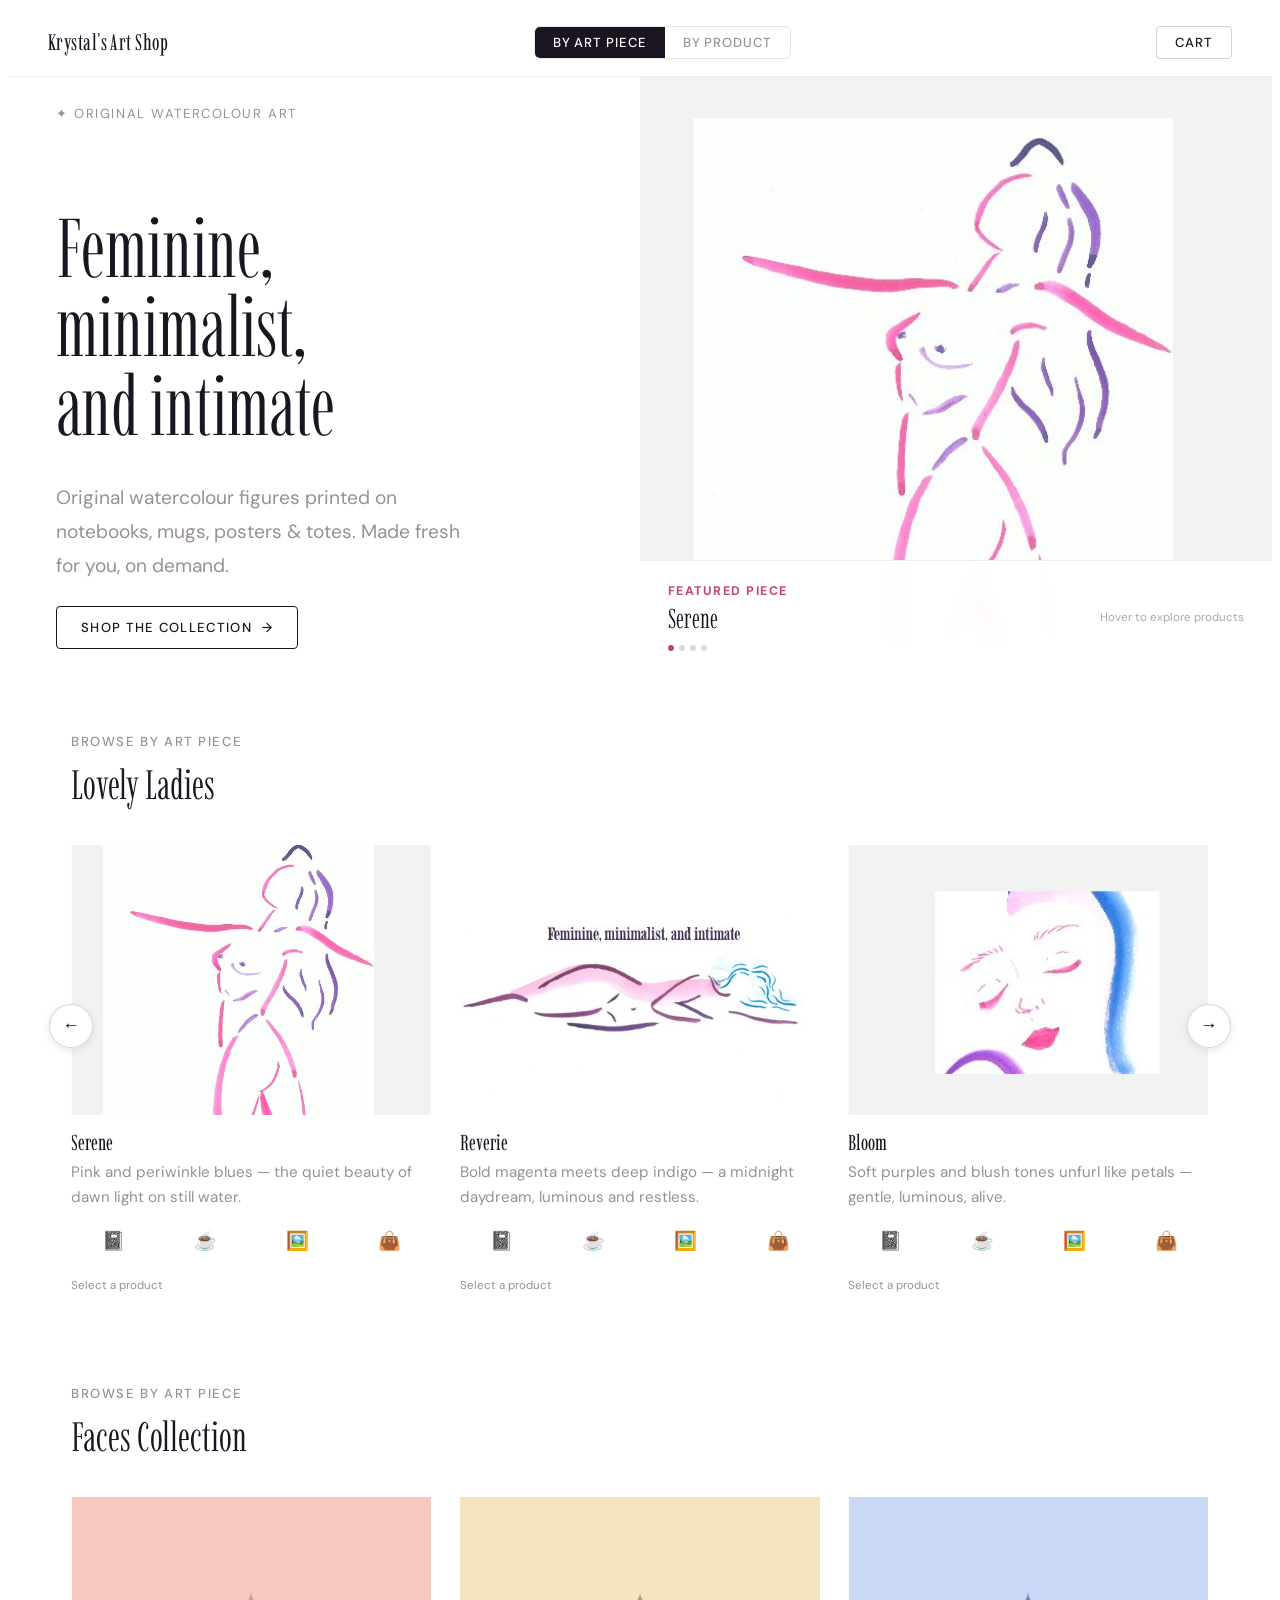
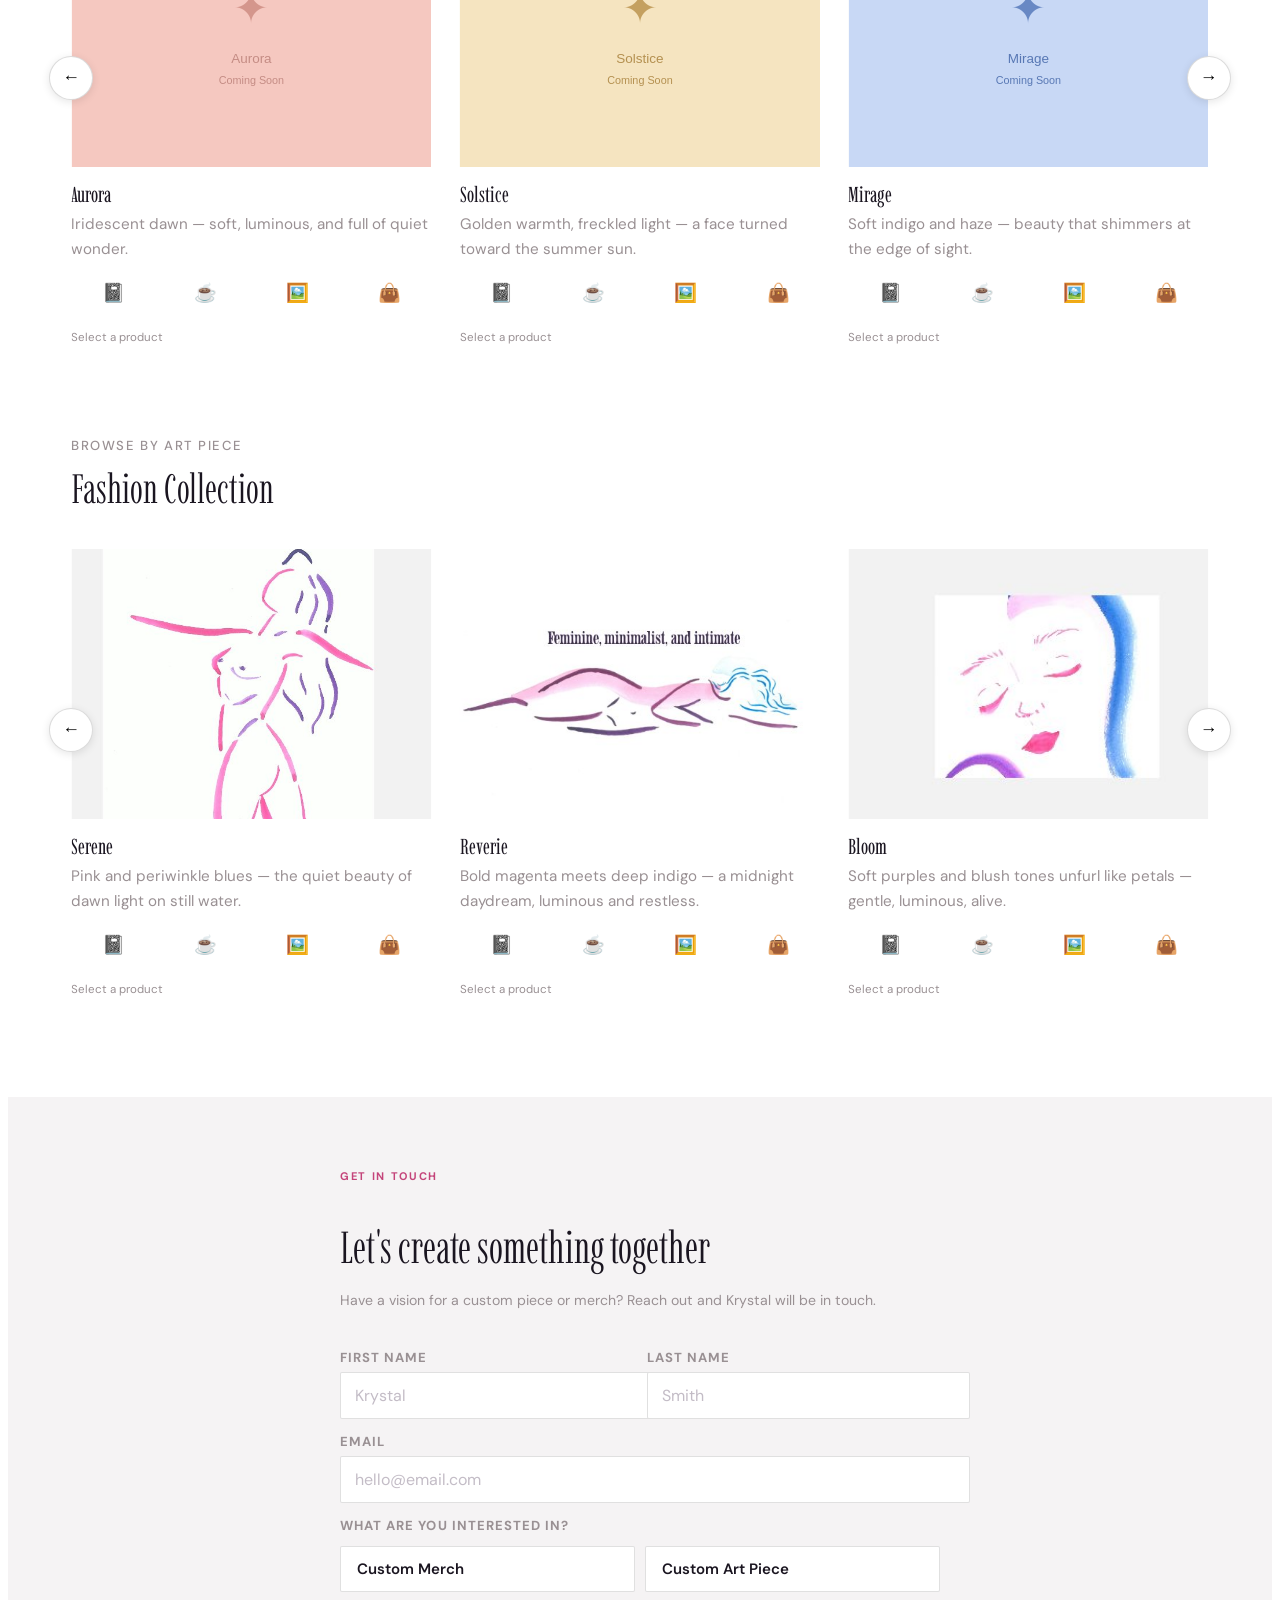
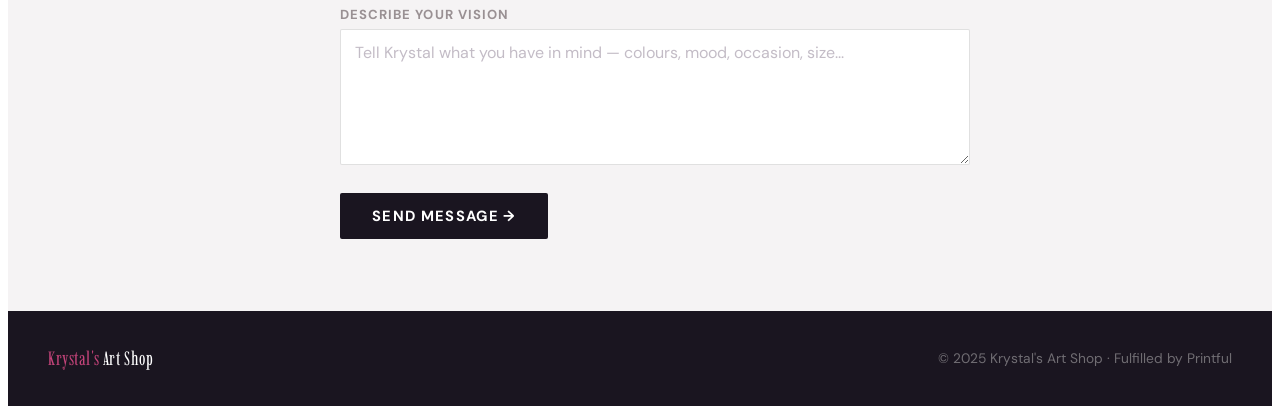
==== index.html @ 323cebfd "Initial commit — Krystal's Art Shop storefront Three infinite GSAP carousels (Lovely Ladies, Faces, " ====
<!DOCTYPE html>
<html lang="en">
<head>
<meta charset="UTF-8">
<meta name="viewport" content="width=device-width,initial-scale=1">
<title>Krystal's Art Shop</title>
<link rel="preconnect" href="https://fonts.googleapis.com">
<link rel="preconnect" href="https://fonts.gstatic.com" crossorigin>
<link href="https://fonts.googleapis.com/css2?family=DM+Sans:wght@300;400;500;600&family=Imbue:opsz,wght@10..100,300;10..100,400;10..100,700&display=swap" rel="stylesheet">
<link rel="stylesheet" href="style.css">
</head>
<body>

<header>
  <div class="logo"><span>Krystal's</span> Art Shop</div>
  <nav class="mode-nav" aria-label="Browse mode">
    <button class="mode-btn active" id="nav-art"  onclick="setMode('art')" >By Art Piece</button>
    <button class="mode-btn"        id="nav-item" onclick="setMode('item')">By Product</button>
  </nav>
  <button class="cart-btn" onclick="openCart()">
    Cart <span class="badge" id="badge"></span>
  </button>
</header>

<!-- ══════════════════════════════════
     HERO — split
     ══════════════════════════════════ -->
<section class="hero">

  <!-- LEFT: copy -->
  <div class="hero-left">
    <div class="hero-tag">&#10022; Original Watercolour Art</div>
    <h1>Feminine,<br>minimalist,<br>and intimate</h1>
    <p>Original watercolour figures printed on notebooks, mugs, posters &amp; totes. Made fresh for you, on demand.</p>
    <button class="hero-cta" onclick="document.getElementById('shop').scrollIntoView({behavior:'smooth'})">
      Shop the Collection <span class="hero-cta-arrow">&#8594;</span>
    </button>
  </div>

  <!-- RIGHT: featured piece with hover-cycling images -->
  <div class="hero-right">
    <div class="featured-card"
         id="featured-card"
         onmouseenter="startCycle()"
         onmouseleave="stopCycle()">

      <!-- image stack -->
      <div class="img-stack" id="img-stack">

        <!-- Layer 0: default — the art itself -->
        <div class="img-layer default-layer active" id="layer-0">
          <img src="[data-uri]" alt="Serene watercolour art">
        </div>

        <!-- Layer 1: Notebook placeholder -->
        <div class="img-layer" id="layer-1">
          <div class="placeholder-slide" style="background:linear-gradient(145deg,#f9eef2,#ece4f4)">
            <div class="placeholder-icon">&#128213;</div>
            <div class="placeholder-name">Serene Notebook</div>
            <div class="placeholder-sub">A5 &middot; Soft-touch cover &middot; $20</div>
          </div>
        </div>

        <!-- Layer 2: Mug placeholder -->
        <div class="img-layer" id="layer-2">
          <div class="placeholder-slide" style="background:linear-gradient(145deg,#eef2f9,#dce8f5)">
            <div class="placeholder-icon">&#9749;</div>
            <div class="placeholder-name">Serene Mug</div>
            <div class="placeholder-sub">11oz ceramic &middot; Dishwasher safe &middot; $20</div>
          </div>
        </div>

        <!-- Layer 3: Poster placeholder -->
        <div class="img-layer" id="layer-3">
          <div class="placeholder-slide" style="background:linear-gradient(145deg,#fdfcfb,#f0eaf6)">
            <div class="placeholder-icon">&#128444;</div>
            <div class="placeholder-name">Serene Poster</div>
            <div class="placeholder-sub">Archival matte &middot; 235gsm &middot; $16</div>
          </div>
        </div>

        <!-- Layer 4: Tote placeholder -->
        <div class="img-layer" id="layer-4">
          <div class="placeholder-slide" style="background:linear-gradient(145deg,#f5f0f9,#ede4f0)">
            <div class="placeholder-icon">&#128722;</div>
            <div class="placeholder-name">Serene Tote</div>
            <div class="placeholder-sub">Natural canvas &middot; 15&quot;&#215;16&quot; &middot; $30</div>
          </div>
        </div>

      </div><!-- /img-stack -->

      <!-- card footer -->
      <div class="featured-footer">
        <div class="featured-meta">
          <div class="featured-label">Featured Piece</div>
          <div class="featured-name" id="featured-name">Serene</div>
          <div class="hint-dots" id="hint-dots">
            <div class="hint-dot active" id="dot-0"></div>
            <div class="hint-dot" id="dot-1"></div>
            <div class="hint-dot" id="dot-2"></div>
            <div class="hint-dot" id="dot-3"></div>
          </div>
        </div>
        <div class="featured-hint">Hover to explore products</div>
      </div>

    </div><!-- /featured-card -->
  </div><!-- /hero-right -->

</section>

<!-- ── SHOP ── -->
<main class="shop" id="shop">
  <div class="view active" id="view-art">
    <div class="view-label">Browse by Art Piece</div>
    <div class="view-title">Lovely Ladies</div>
    <div class="carousel-wrap">
      <button class="carousel-btn carousel-prev" id="carousel-prev" onclick="carouselMove(-1)" aria-label="Previous">&#8592;</button>
      <div class="carousel-viewport" id="carousel-viewport"
           ontouchstart="carouselTouchStart(event)"
           ontouchend="carouselTouchEnd(event)">
        <div class="pieces-grid" id="pieces-grid"></div>
      </div>
      <button class="carousel-btn carousel-next" id="carousel-next" onclick="carouselMove(1)" aria-label="Next">&#8594;</button>
    </div>

    <div style="margin-top:64px">
      <div class="view-label">Browse by Art Piece</div>
      <div class="view-title">Faces Collection</div>
      <div class="carousel-wrap">
        <button class="carousel-btn carousel-prev" id="carousel-prev-3" onclick="carouselMove3(-1)" aria-label="Previous">&#8592;</button>
        <div class="carousel-viewport" id="carousel-viewport-3"
             ontouchstart="carouselTouchStart3(event)"
             ontouchend="carouselTouchEnd3(event)">
          <div class="pieces-grid" id="pieces-grid-3"></div>
        </div>
        <button class="carousel-btn carousel-next" id="carousel-next-3" onclick="carouselMove3(1)" aria-label="Next">&#8594;</button>
      </div>
    </div>

    <div style="margin-top:64px">
      <div class="view-label">Browse by Art Piece</div>
      <div class="view-title">Fashion Collection</div>
      <div class="carousel-wrap">
        <button class="carousel-btn carousel-prev" id="carousel-prev-2" onclick="carouselMove2(-1)" aria-label="Previous">&#8592;</button>
        <div class="carousel-viewport" id="carousel-viewport-2"
             ontouchstart="carouselTouchStart2(event)"
             ontouchend="carouselTouchEnd2(event)">
          <div class="pieces-grid" id="pieces-grid-2"></div>
        </div>
        <button class="carousel-btn carousel-next" id="carousel-next-2" onclick="carouselMove2(1)" aria-label="Next">&#8594;</button>
      </div>
    </div>
  </div>
  <div class="view" id="view-item">
    <div class="view-label">Browse by product</div>
    <div class="view-title">Choose a Product Type</div>
    <div class="item-layout">
      <div class="type-list" id="type-list" role="list"></div>
      <div id="variants-panel"></div>
    </div>
  </div>
</main>

<!-- ── CONTACT ── -->
<section id="contact" style="padding:72px 40px;background:var(--blush)">
  <div style="max-width:600px;margin:0 auto">
    <div style="margin-bottom:36px">
      <div style="font-size:.69rem;font-weight:700;letter-spacing:.15em;text-transform:uppercase;color:var(--pink);margin-bottom:10px">Get in Touch</div>
      <h2 style="font-family:var(--serif);font-weight:300;font-size:clamp(2rem,3.5vw,2.8rem);color:var(--ink);margin-bottom:10px">Let's create something together</h2>
      <p style="font-size:.88rem;color:var(--muted);line-height:1.75">Have a vision for a custom piece or merch? Reach out and Krystal will be in touch.</p>
    </div>

    <form id="contact-form" onsubmit="submitContact(event)" novalidate>
      <div style="display:grid;grid-template-columns:1fr 1fr;gap:14px;margin-bottom:14px">
        <div class="cf-group">
          <label class="cf-label" for="cf-first">First Name</label>
          <input class="cf-input" id="cf-first" type="text" placeholder="Krystal" required>
        </div>
        <div class="cf-group">
          <label class="cf-label" for="cf-last">Last Name</label>
          <input class="cf-input" id="cf-last" type="text" placeholder="Smith" required>
        </div>
      </div>

      <div class="cf-group" style="margin-bottom:14px">
        <label class="cf-label" for="cf-email">Email</label>
        <input class="cf-input" id="cf-email" type="email" placeholder="hello@email.com" required>
      </div>

      <div class="cf-group" style="margin-bottom:14px">
        <label class="cf-label">What are you interested in?</label>
        <div style="display:flex;gap:10px;margin-top:6px">
          <label class="cf-selector" id="sel-merch">
            <input type="radio" name="interest" value="Custom Merch" style="display:none" onchange="setInterest('sel-merch')">
            <span class="cf-sel-text">Custom Merch</span>
          </label>
          <label class="cf-selector" id="sel-art">
            <input type="radio" name="interest" value="Custom Art Piece" style="display:none" onchange="setInterest('sel-art')">
            <span class="cf-sel-text">Custom Art Piece</span>
          </label>
        </div>
      </div>

      <div class="cf-group" style="margin-bottom:28px">
        <label class="cf-label" for="cf-vision">Describe your vision</label>
        <textarea class="cf-input cf-textarea" id="cf-vision" placeholder="Tell Krystal what you have in mind — colours, mood, occasion, size..." rows="4" required></textarea>
      </div>

      <button type="submit" class="cf-submit">Send Message &#8594;</button>
    </form>

    <div id="cf-success" style="display:none;text-align:center;padding:40px 0">
      <div style="font-size:2.4rem;margin-bottom:16px">&#10022;</div>
      <h3 style="font-family:var(--serif);font-size:1.9rem;font-weight:400;color:var(--ink);margin-bottom:10px">Message sent!</h3>
      <p style="font-size:.88rem;color:var(--muted);line-height:1.75">Thank you for reaching out. Krystal will get back to you soon.</p>
    </div>
  </div>
</section>

<footer>
  <div class="f-logo"><span>Krystal's</span> Art Shop</div>
  <div class="f-copy">&copy; 2025 Krystal's Art Shop &middot; Fulfilled by Printful</div>
</footer>

<div class="overlay" id="overlay" onclick="closeCart()"></div>
<div id="drawer" role="dialog" aria-modal="true" aria-label="Shopping cart">
  <div class="d-head">
    <span class="d-title">Your Cart</span>
    <button class="d-close" onclick="closeCart()" aria-label="Close cart">&#10005;</button>
  </div>
  <div class="d-body" id="d-body"></div>
  <div class="d-foot" id="d-foot" style="display:none"></div>
</div>

<div id="toast" role="status" aria-live="polite"></div>
<script src="https://cdnjs.cloudflare.com/ajax/libs/gsap/3.12.5/gsap.min.js"></script>
<script src="main.js"></script>
</body>
</html>
---- style.css ----
<style>
*,*::before,*::after{box-sizing:border-box;margin:0;padding:0}
:root{
  --offwhite:#ffffff;--blush:#f5f3f4;--pink:#c4447a;--deep-pink:#a33366;
  --purple:#8b6bb1;--ink:#1a1520;--muted:#999093;
  --serif:"Imbue",Georgia,serif;--sans:"DM Sans",sans-serif;
  --radius:2px;--shadow:0 1px 4px rgba(0,0,0,.06);
}
body{font-family:var(--sans);background:var(--offwhite);color:var(--ink)}

/* ── HEADER ── */
header{
  position:sticky;top:0;z-index:100;
  background:rgba(255,255,255,.96);backdrop-filter:blur(14px);
  border-bottom:1px solid rgba(0,0,0,.07);
  padding:0 40px;height:68px;
  display:flex;align-items:center;justify-content:space-between;gap:20px;
}
.logo{font-family:var(--serif);font-style:normal;font-size:1.4rem;font-weight:400;letter-spacing:0.02em;white-space:nowrap;color:var(--ink);text-decoration:none}
.logo span{color:inherit;font-style:normal}
.mode-nav{display:flex;gap:0;border:1px solid rgba(0,0,0,.1);border-radius:6px;overflow:hidden}
.mode-btn{
  border:none;background:none;
  padding:7px 18px;font-family:var(--sans);
  font-size:.82rem;font-weight:500;letter-spacing:.07em;text-transform:uppercase;
  color:var(--muted);cursor:pointer;transition:background .2s,color .2s;white-space:nowrap;
}
.mode-btn.active{background:var(--ink);color:#fff}
.cart-btn{
  position:relative;border:1px solid rgba(0,0,0,.18);border-radius:4px;
  background:none;padding:7px 18px;font-family:var(--sans);
  font-size:.82rem;font-weight:500;letter-spacing:.07em;text-transform:uppercase;
  cursor:pointer;transition:background .2s,color .2s;white-space:nowrap;color:var(--ink);
}
.cart-btn:hover{background:var(--ink);color:#fff;border-color:var(--ink)}
.badge{
  position:absolute;top:-7px;right:-7px;width:19px;height:19px;border-radius:50%;
  background:var(--pink);color:#fff;font-size:.6rem;font-weight:700;
  display:none;align-items:center;justify-content:center;border:2px solid var(--offwhite);
}

/* ══════════════════════════════════
   HERO — split layout
   ══════════════════════════════════ */
.hero{
  display:grid;
  grid-template-columns:1fr 1fr;
  min-height:clamp(320px,46vh,520px);
}

/* left half */
.hero-left{
  display:flex;flex-direction:column;justify-content:center;
  padding:28px 48px 28px 48px;
  background:var(--offwhite);
}
.hero-tag{
  display:inline-block;background:none;color:var(--muted);
  padding:0;font-size:.82rem;font-weight:400;
  letter-spacing:.12em;text-transform:uppercase;margin-bottom:18px;width:fit-content;
}
.hero-left h1{
  font-family:var(--serif);font-weight:300;
  font-size:clamp(3.6rem,6.5vw,7rem);line-height:0.95;margin-bottom:16px;letter-spacing:0;
}
.hero-left p{
  font-size:1.2rem;color:var(--muted);max-width:420px;line-height:1.75;letter-spacing:0;margin-bottom:24px;
}
.hero-cta{
  display:inline-flex;align-items:center;gap:10px;
  background:none;color:var(--ink);
  border:1px solid var(--ink);border-radius:4px;padding:12px 24px;
  font-family:var(--sans);font-size:.82rem;font-weight:500;
  letter-spacing:.1em;text-transform:uppercase;cursor:pointer;
  transition:background .2s,color .2s;width:fit-content;
}
.hero-cta:hover{background:var(--ink);color:#fff}
.hero-cta-arrow{transition:transform .22s}
.hero-cta:hover .hero-cta-arrow{transform:translateX(4px)}

/* right half — featured piece */
.hero-right{
  position:relative;overflow:hidden;
  background:#f0ecee;
  display:flex;align-items:stretch;
}

/* the card sits centered inside the right half */
.featured-card{
  position:relative;width:100%;height:100%;
  cursor:pointer;
}

/* image stack — all layers sit on top of each other */
.img-stack{
  position:absolute;inset:0;overflow:hidden;
}
.img-layer{
  position:absolute;inset:0;
  opacity:0;transition:opacity .55s ease;
}
.img-layer.active{opacity:1}
.img-layer img{
  width:100%;height:100%;object-fit:cover;
  display:block;
}
/* default layer (art image) always visible unless hover overrides */
.img-layer.default-layer{opacity:1}
.img-stack.hovering .img-layer.default-layer{opacity:0}

/* product placeholder slides */
.placeholder-slide{
  width:100%;height:100%;
  display:flex;flex-direction:column;align-items:center;justify-content:center;
  gap:14px;
}
.placeholder-icon{font-size:3.8rem;opacity:.55}
.placeholder-name{
  font-family:var(--serif);font-size:1.6rem;font-weight:400;color:var(--ink);opacity:.8;
}
.placeholder-sub{
  font-size:.74rem;font-weight:700;letter-spacing:.12em;text-transform:uppercase;
  color:var(--muted);
}

/* card footer strip — floats over the image */
.featured-footer{
  position:absolute;bottom:0;left:0;right:0;
  padding:22px 28px 26px;
  background:rgba(255,255,255,.96);backdrop-filter:blur(8px);
  border-top:1px solid rgba(0,0,0,.07);
  display:flex;align-items:center;justify-content:space-between;
}
.featured-meta{}
.featured-label{
  font-size:.78rem;font-weight:700;letter-spacing:.12em;text-transform:uppercase;
  color:var(--pink);margin-bottom:3px;
}
.featured-name{
  font-family:var(--serif);font-size:1.7rem;font-weight:300;color:var(--ink);letter-spacing:0;
}
.featured-hint{
  font-size:.72rem;color:var(--muted);
  display:flex;align-items:center;gap:6px;opacity:.8;
}
.hint-dots{display:flex;gap:5px;margin-top:10px}
.hint-dot{
  width:6px;height:6px;border-radius:50%;
  background:rgba(0,0,0,.15);transition:background .3s;
}
.hint-dot.active{background:var(--pink)}

/* ── SHOP ── */
.shop{padding:56px 5% 72px;max-width:1600px;margin:0 auto}
.view{opacity:0;transform:translateY(10px);transition:opacity .32s ease,transform .32s ease;pointer-events:none;display:none}
.view.active{display:block}
.view.visible{opacity:1;transform:translateY(0);pointer-events:auto}

/* ── CAROUSEL ── */
.carousel-wrap{position:relative;margin:0 -8px}
.carousel-viewport{overflow:hidden;padding:0 8px}
.carousel-btn{
  position:absolute;top:38%;transform:translateY(-50%);
  z-index:10;background:#fff;border:1px solid rgba(0,0,0,.14);border-radius:50%;
  width:44px;height:44px;display:flex;align-items:center;justify-content:center;
  font-size:1.1rem;cursor:pointer;
  box-shadow:0 2px 8px rgba(0,0,0,.1);
  transition:background .2s,color .2s,opacity .2s;
}
.carousel-btn:hover{background:var(--ink);color:#fff}
.carousel-btn:disabled{opacity:0;pointer-events:none}
.carousel-prev{left:-14px}
.carousel-next{right:-14px}
.carousel-viewport .pieces-grid{
  display:flex;flex-wrap:nowrap;gap:28px;
  will-change:transform;
  align-items:stretch;
}
.carousel-viewport .piece-card{
  flex:0 0 calc((100% - 56px) / 3);min-width:0;
}

/* by-art (non-carousel grids) */
.pieces-grid{display:grid;grid-template-columns:repeat(3,1fr);gap:28px;align-items:stretch}
.piece-card{background:var(--offwhite);border-radius:0;overflow:hidden;display:flex;flex-direction:column;height:100%}
.piece-img{width:100%;aspect-ratio:4/3;object-fit:cover;display:block;border:none;margin:0;padding:0}
.piece-body{padding:14px 0 18px;flex:1;display:flex;flex-direction:column}
.piece-name{font-family:var(--serif);font-size:1.35rem;font-weight:400;letter-spacing:0;margin-bottom:5px}
.piece-desc{font-size:.95rem;color:var(--muted);line-height:1.65;letter-spacing:0;margin-bottom:14px;flex:1;font-family:var(--sans)}

/* icon carousel */
.prod-carousel{display:flex;gap:8px;margin-bottom:12px}
.prod-icon-btn{
  display:flex;flex-direction:column;align-items:center;gap:3px;
  background:none;border:none;
  border-radius:10px;padding:7px 10px;cursor:pointer;
  transition:background .2s;flex:1;
}
.prod-icon-btn:hover{background:var(--blush)}
.prod-icon-btn.selected{background:var(--blush)}
.prod-emoji{font-size:1.15rem;line-height:1}
.prod-icon-label{display:none}

/* add to cart row */
.card-action{display:flex;align-items:center;justify-content:space-between;min-height:34px}
.card-price{font-size:.9rem;font-weight:700;color:var(--pink)}
.card-price-empty{font-size:.72rem;color:var(--muted);letter-spacing:0}
.card-add-btn{
  background:var(--ink);color:var(--offwhite);border:none;
  border-radius:2px;padding:8px 16px;
  font-family:var(--sans);font-size:.8rem;font-weight:700;
  letter-spacing:.07em;text-transform:uppercase;
  cursor:pointer;transition:background .2s;
}
.card-add-btn:hover{background:var(--deep-pink)}

/* by-item */
.item-layout{display:grid;grid-template-columns:200px 1fr;gap:40px;align-items:start}
.type-list{position:sticky;top:88px}
.type-btn{display:flex;align-items:center;gap:12px;width:100%;background:none;border:none;border-left:3px solid transparent;padding:12px 14px;border-radius:0 10px 10px 0;cursor:pointer;transition:background .2s,border-color .2s;margin-bottom:4px;font-family:var(--sans);text-align:left}
.type-btn:hover{background:rgba(232,105,154,.07)}
.type-btn.active{background:var(--blush);border-left-color:var(--pink)}
.type-icon{font-size:1.3rem;width:32px;text-align:center;flex-shrink:0}
.type-name{font-size:.96rem;font-weight:700;color:var(--ink);display:block}
.type-sub{font-size:.8rem;color:var(--muted)}
.variants-header{margin-bottom:26px}
.variants-title{font-family:var(--serif);font-size:2.4rem;font-weight:300;color:var(--ink);letter-spacing:0;margin-bottom:6px}
.variants-sub{font-size:.96rem;color:var(--muted);line-height:1.6}
.variants-grid{display:grid;grid-template-columns:repeat(3,1fr);gap:22px}
.variant-card{background:#fff;border-radius:var(--radius);overflow:hidden;box-shadow:var(--shadow);transition:transform .25s,box-shadow .25s}
.variant-card:hover{box-shadow:0 2px 12px rgba(0,0,0,.1)}
.variant-img{width:100%;aspect-ratio:1/1;object-fit:cover;background:var(--blush)}
.variant-body{padding:14px 16px 16px}
.variant-piece{font-family:var(--serif);font-size:1.2rem;font-weight:400;letter-spacing:0;margin-bottom:4px}
.variant-price{font-size:1rem;font-weight:700;color:var(--pink);margin-bottom:6px}
.variant-add{width:100%;border:none;border-radius:2px;padding:9px 0;background:var(--ink);color:var(--offwhite);font-family:var(--sans);font-size:.82rem;font-weight:700;letter-spacing:.07em;text-transform:uppercase;cursor:pointer;transition:background .2s}
.variant-add:hover:not(:disabled){background:var(--deep-pink)}
.variant-add:disabled{background:var(--muted);cursor:not-allowed}
.view-label{font-size:.82rem;font-weight:500;letter-spacing:.12em;text-transform:uppercase;color:var(--muted);margin-bottom:10px}
.view-title{font-family:var(--serif);font-weight:300;font-size:clamp(2rem,3.2vw,3rem);color:var(--ink);letter-spacing:0;margin-bottom:36px}

/* ── CART ── */
.overlay{position:fixed;inset:0;background:rgba(45,37,53,.42);z-index:200;opacity:0;visibility:hidden;transition:opacity .3s,visibility .3s}
.overlay.on{opacity:1;visibility:visible}
#drawer{position:fixed;top:0;right:0;width:400px;max-width:100vw;height:100vh;background:var(--offwhite);z-index:300;transform:translateX(100%);transition:transform .34s cubic-bezier(.4,0,.2,1);display:flex;flex-direction:column}
#drawer.on{transform:translateX(0)}
.d-head{padding:24px 24px 18px;border-bottom:1px solid rgba(0,0,0,.07);display:flex;align-items:center;justify-content:space-between}
.d-title{font-family:var(--serif);font-size:1.8rem;font-weight:300;letter-spacing:0}
.d-close{background:none;border:none;font-size:1.4rem;cursor:pointer;color:var(--muted);line-height:1;padding:4px 8px}
.d-body{flex:1;overflow-y:auto;padding:16px 24px}
.d-foot{padding:16px 24px 28px;border-top:1px solid rgba(0,0,0,.07)}
.ci{display:flex;gap:14px;padding:14px 0;border-bottom:1px solid rgba(0,0,0,.06)}
.ci:last-child{border:none}
.ci-img{width:64px;height:64px;border-radius:10px;object-fit:cover;background:var(--blush);flex-shrink:0}
.ci-info{flex:1}
.ci-name{font-family:var(--serif);font-size:1.1rem;font-weight:400;letter-spacing:0}
.ci-type{font-size:.82rem;font-weight:500;text-transform:uppercase;letter-spacing:.08em;color:var(--muted);margin-bottom:7px}
.ci-row{display:flex;align-items:center;justify-content:space-between}
.qty{display:flex;align-items:center;gap:8px}
.qbtn{width:26px;height:26px;border-radius:50%;border:1px solid rgba(0,0,0,.15);background:none;cursor:pointer;font-size:.9rem;transition:all .18s}
.qbtn:hover{border-color:var(--pink);background:var(--blush)}
.qnum{font-weight:700;font-size:.88rem;min-width:16px;text-align:center}
.ci-price{font-weight:700;color:var(--pink);font-size:1rem}
.ci-rm{background:none;border:none;font-size:.65rem;font-weight:700;text-transform:uppercase;letter-spacing:.06em;color:var(--muted);cursor:pointer;margin-top:4px;padding:0}
.ci-rm:hover{color:var(--deep-pink)}
.empty{text-align:center;padding:56px 20px;color:var(--muted);font-family:var(--serif);font-size:1.05rem;line-height:1.75;opacity:.75}
.subtotal{display:flex;justify-content:space-between;align-items:center;margin-bottom:14px}
.sub-lbl{font-size:.86rem;font-weight:500;text-transform:uppercase;letter-spacing:.08em;color:var(--muted)}
.sub-amt{font-family:var(--serif);font-size:1.6rem;font-weight:300;letter-spacing:0}
.go-btn{width:100%;background:var(--ink);color:var(--offwhite);border:none;border-radius:2px;padding:15px;font-family:var(--sans);font-size:.92rem;font-weight:700;letter-spacing:.08em;text-transform:uppercase;cursor:pointer;transition:background .2s}
.go-btn:hover{background:var(--deep-pink)}
.success{text-align:center;padding:36px 16px;display:none}
.success h2{font-family:var(--serif);font-size:1.9rem;font-weight:400;margin-bottom:10px}
.success p{font-size:.86rem;color:var(--muted);line-height:1.72;margin-bottom:22px}

/* ── CONTACT FORM ── */
.cf-group{display:flex;flex-direction:column}
.cf-label{font-size:.82rem;font-weight:700;letter-spacing:.08em;text-transform:uppercase;color:var(--muted);margin-bottom:6px}
.cf-input{
  background:#fff;border:1px solid rgba(0,0,0,.12);border-radius:2px;
  padding:12px 14px;font-family:var(--sans);font-size:1rem;color:var(--ink);
  outline:none;transition:border-color .2s;width:100%;
}
.cf-input:focus{border-color:var(--pink)}
.cf-input::placeholder{color:rgba(155,143,160,.6)}
.cf-textarea{resize:vertical;min-height:110px}
.cf-selector{
  flex:1;display:flex;align-items:center;gap:10px;
  background:#fff;border:1px solid rgba(0,0,0,.12);border-radius:2px;
  padding:12px 16px;cursor:pointer;transition:border-color .2s,background .2s;
}
.cf-selector:hover{border-color:var(--pink);background:var(--blush)}
.cf-selector.selected{border-color:var(--pink);background:var(--blush)}
.cf-sel-icon{font-size:1.2rem}
.cf-sel-text{font-size:.94rem;font-weight:600;color:var(--ink)}
.cf-submit{
  background:var(--ink);color:var(--offwhite);border:none;border-radius:2px;
  padding:13px 32px;font-family:var(--sans);font-size:.92rem;font-weight:700;
  letter-spacing:.09em;text-transform:uppercase;cursor:pointer;transition:background .2s;
}
.cf-submit:hover{background:var(--deep-pink)}
@media(max-width:820px){
  #contact{padding:52px 20px}
  #contact form > div:first-child{grid-template-columns:1fr}
  .cf-selector{padding:10px 12px}
}
footer{background:var(--ink);color:var(--offwhite);padding:36px 40px;display:flex;justify-content:space-between;align-items:center;flex-wrap:wrap;gap:14px}
.f-logo{font-family:var(--serif);font-style:normal;font-size:1.2rem;font-weight:400;letter-spacing:.03em}
.f-logo span{color:var(--pink);font-style:normal}
.f-copy{font-size:.86rem;color:rgba(253,252,251,.38)}

/* ── TOAST ── */
#toast{position:fixed;bottom:24px;left:50%;transform:translateX(-50%) translateY(12px);background:var(--ink);color:var(--offwhite);padding:10px 22px;border-radius:50px;font-size:.78rem;font-weight:600;z-index:400;opacity:0;transition:opacity .25s,transform .25s;pointer-events:none;white-space:nowrap}
#toast.on{opacity:1;transform:translateX(-50%) translateY(0)}

/* ── ANIMATIONS ── */
@keyframes fadeSlideIn{
  from{opacity:0;transform:translateY(18px);}
  to{opacity:1;transform:translateY(0);}
}
.hero-left .eyebrow{animation:fadeSlideIn .5s ease-out both;}
.hero-left h1{animation:fadeSlideIn .6s .1s ease-out both;}
.hero-left p{animation:fadeSlideIn .6s .22s ease-out both;}
.hero-cta{animation:fadeSlideIn .5s .38s ease-out both;}

/* ── RESPONSIVE ── */
@media(max-width:900px){
  .hero{grid-template-columns:1fr 1fr}
  .hero-left{padding:28px 20px 28px 20px}
  .hero-left h1{font-size:clamp(4rem,6vw,5.5rem)}
  .hero-left p{font-size:.78rem;margin-bottom:16px}
  .hero-cta{font-size:.68rem;padding:10px 18px}
  .img-stack{min-height:160px}
  .featured-footer{padding:12px 14px 14px}
  .featured-name{font-size:1.1rem}
  .featured-label{font-size:.58rem}
  .featured-hint{display:none}
  .hint-dots{margin-top:6px}
}
@media(max-width:820px){
  .carousel-viewport .piece-card{flex:0 0 calc((100% - 28px) / 2)}
  header{padding:0 16px;gap:10px}
  .mode-btn{padding:7px 12px;font-size:.68rem}
  .shop{padding:40px 20px 56px}
  .pieces-grid{grid-template-columns:1fr 1fr;gap:16px}
  .item-layout{grid-template-columns:1fr;gap:24px}
  .type-list{position:static;display:flex;flex-wrap:wrap;gap:8px}
  .type-btn{width:auto;border-left:none;border-radius:2px;border:1px solid rgba(0,0,0,.12);padding:8px 14px}
  .type-btn.active{background:var(--blush);border-color:var(--pink);border-left-color:var(--pink)}
  .variants-grid{grid-template-columns:1fr 1fr;gap:16px}
  footer{padding:28px 20px;flex-direction:column;text-align:center}
}
@media(max-width:480px){
  .carousel-viewport .piece-card{flex:0 0 100%}
  .carousel-prev{left:-6px}
  .carousel-next{right:-6px}
  .hero{grid-template-columns:1fr}
  .hero-right{min-height:220px}
  .hero-left h1{font-size:5.5rem}
  .variants-grid{grid-template-columns:1fr}
}

/* ── COLLECTION PAGES ── */
.view-all-btn{
  display:inline-flex;align-items:center;gap:10px;
  border:1px solid var(--ink);border-radius:4px;padding:12px 28px;
  font-family:var(--sans);font-size:.82rem;font-weight:500;
  letter-spacing:.08em;text-transform:uppercase;
  color:var(--ink);text-decoration:none;
  transition:background .2s,color .2s;
}
.view-all-btn:hover{background:var(--ink);color:#fff}
.collection-cta-btn{
  display:inline-flex;align-items:center;gap:8px;margin-top:12px;
  padding:10px 20px;border:1px solid var(--ink);border-radius:4px;
  font-family:var(--sans);font-size:.82rem;font-weight:500;
  letter-spacing:.06em;text-transform:uppercase;
  color:var(--ink);text-decoration:none;
  transition:background .2s,color .2s;
}
.collection-cta-btn:hover{background:var(--ink);color:#fff}
.coll-breadcrumb a{color:var(--muted);text-decoration:none}
.coll-breadcrumb a:hover{color:var(--ink)}
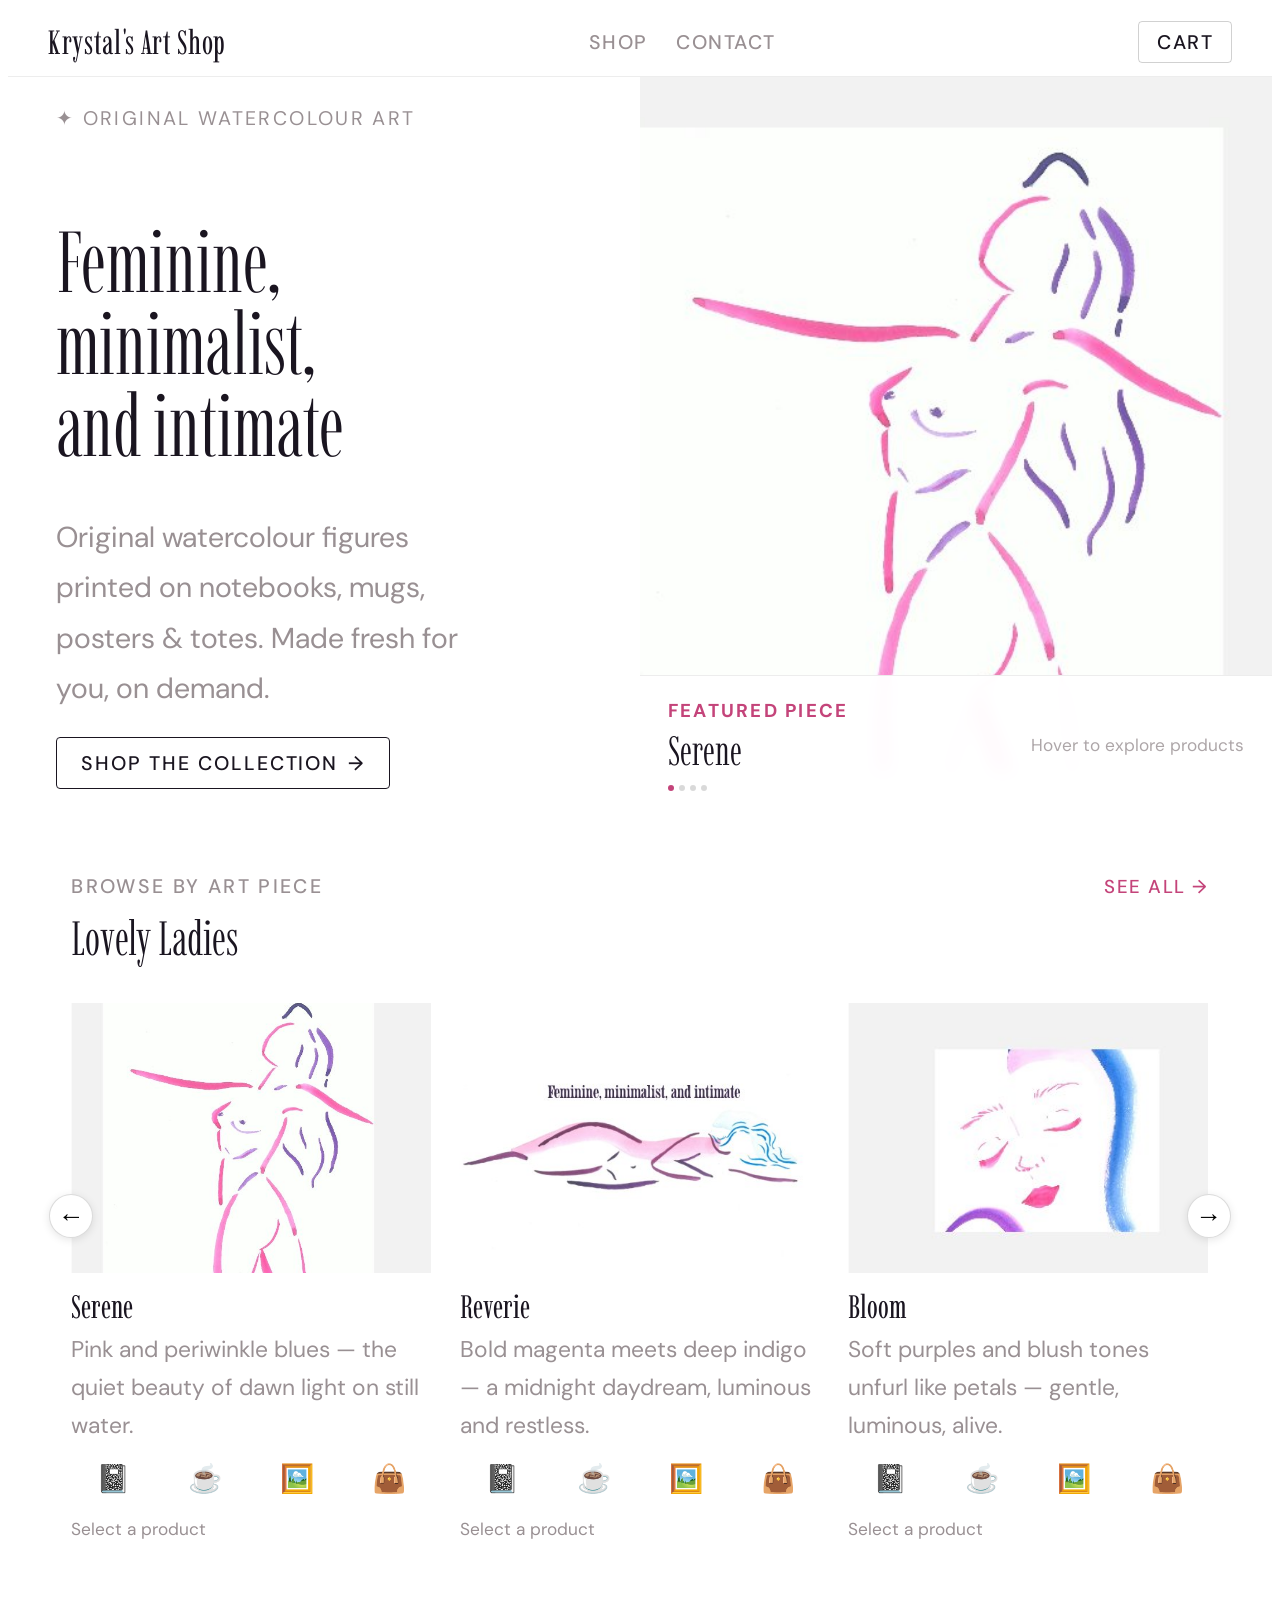
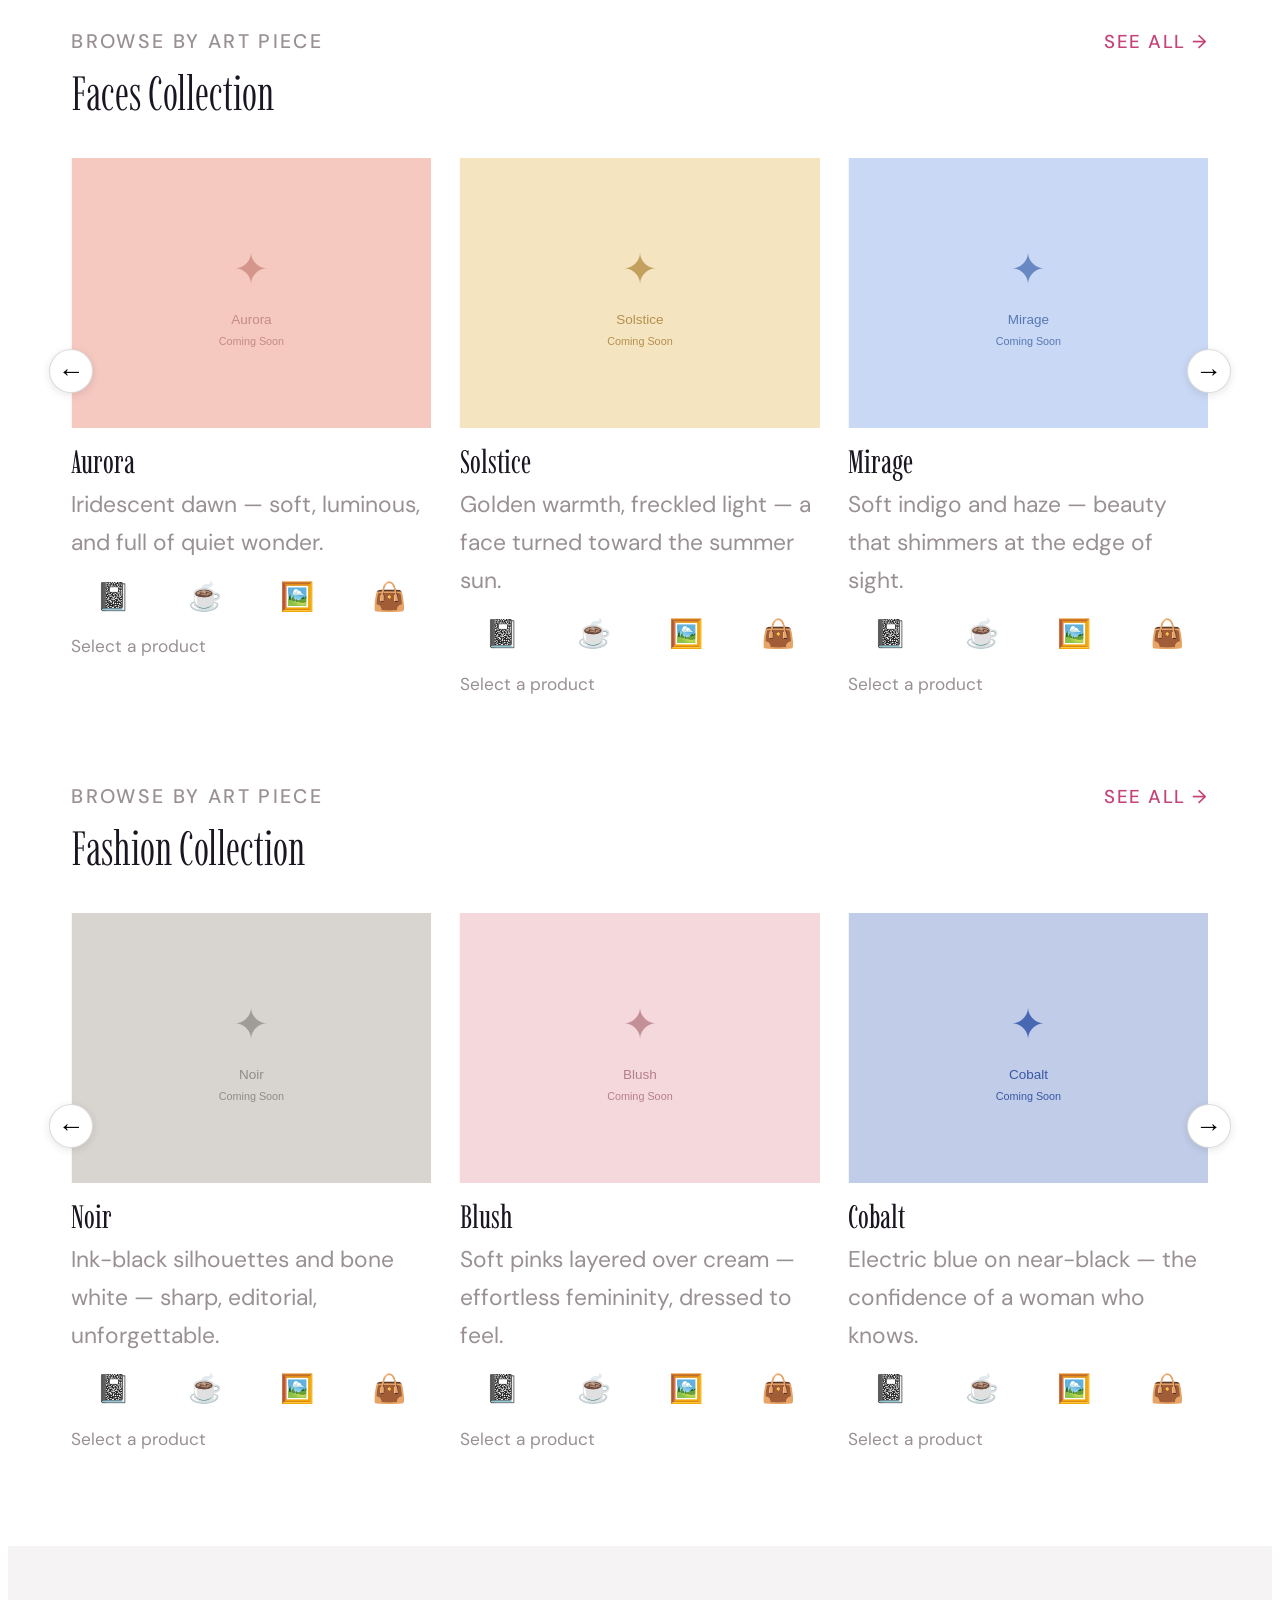
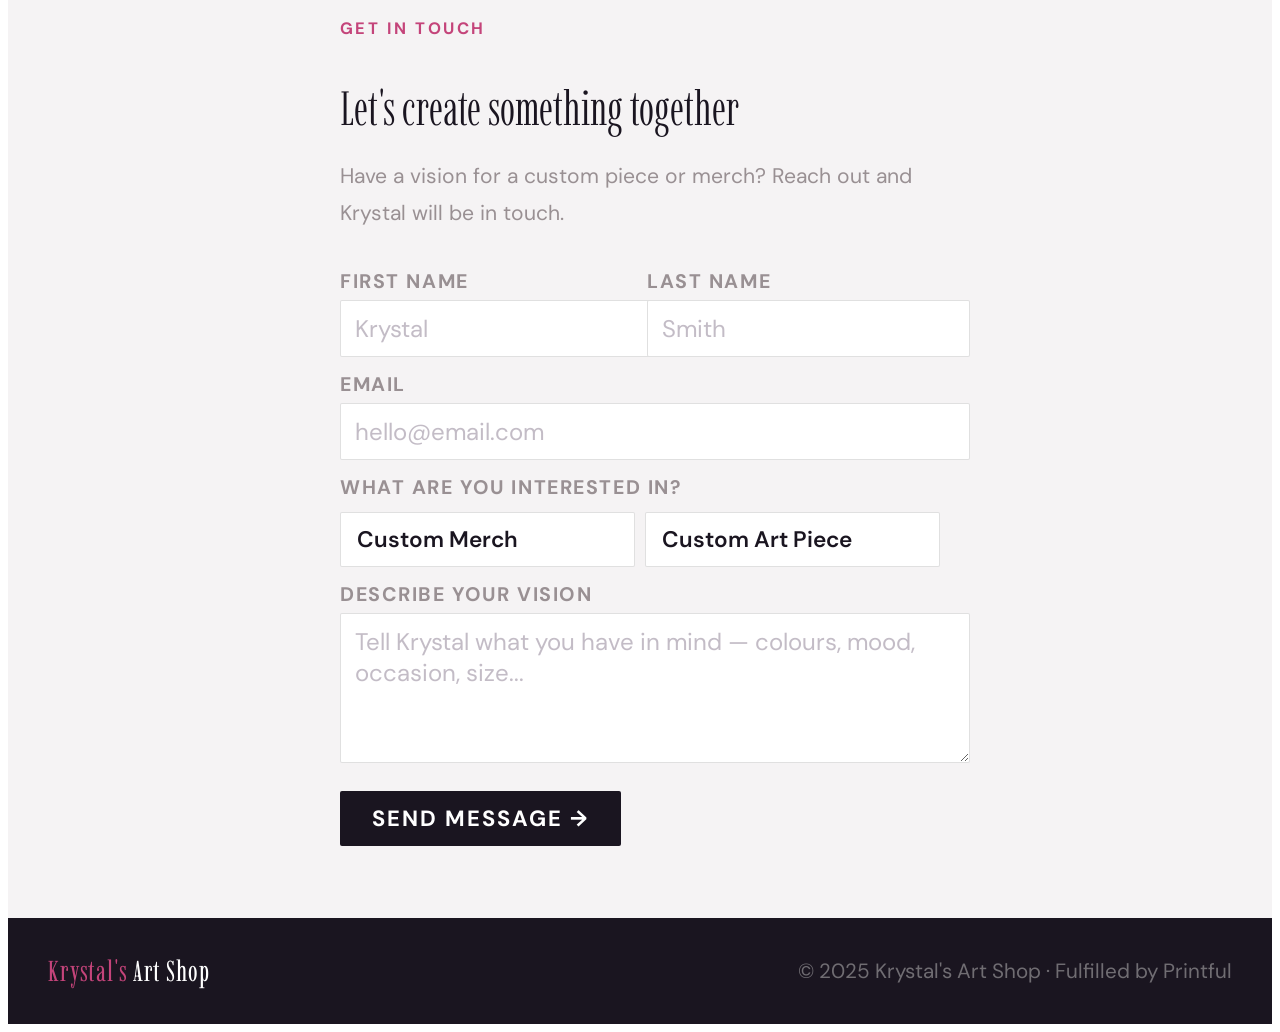
==== commit 069ece57: "Add shop page, site nav, filter pills, Fashion collection data, and scale up text 1.5x Co-Authored-B" ====
--- a/index.html
+++ b/index.html
@@ -12,10 +12,10 @@
 <body>
 
 <header>
-  <div class="logo"><span>Krystal's</span> Art Shop</div>
-  <nav class="mode-nav" aria-label="Browse mode">
-    <button class="mode-btn active" id="nav-art"  onclick="setMode('art')" >By Art Piece</button>
-    <button class="mode-btn"        id="nav-item" onclick="setMode('item')">By Product</button>
+  <a class="logo" href="index.html"><span>Krystal's</span> Art Shop</a>
+  <nav class="site-nav">
+    <a class="nav-link" href="shop.html">Shop</a>
+    <a class="nav-link" href="#contact">Contact</a>
   </nav>
   <button class="cart-btn" onclick="openCart()">
     Cart <span class="badge" id="badge"></span>
@@ -112,53 +112,58 @@
 
 <!-- ── SHOP ── -->
 <main class="shop" id="shop">
-  <div class="view active" id="view-art">
-    <div class="view-label">Browse by Art Piece</div>
-    <div class="view-title">Lovely Ladies</div>
+  <div class="collection-header">
+    <div>
+      <div class="view-label">Browse by Art Piece</div>
+      <div class="view-title">Lovely Ladies</div>
+    </div>
+    <a class="see-all-link" href="shop.html?collection=lovely-ladies">See all &#8594;</a>
+  </div>
+  <div class="carousel-wrap">
+    <button class="carousel-btn carousel-prev" id="carousel-prev" onclick="carouselMove(-1)" aria-label="Previous">&#8592;</button>
+    <div class="carousel-viewport" id="carousel-viewport"
+         ontouchstart="carouselTouchStart(event)"
+         ontouchend="carouselTouchEnd(event)">
+      <div class="pieces-grid" id="pieces-grid"></div>
+    </div>
+    <button class="carousel-btn carousel-next" id="carousel-next" onclick="carouselMove(1)" aria-label="Next">&#8594;</button>
+  </div>
+
+  <div style="margin-top:64px">
+    <div class="collection-header">
+      <div>
+        <div class="view-label">Browse by Art Piece</div>
+        <div class="view-title">Faces Collection</div>
+      </div>
+      <a class="see-all-link" href="shop.html?collection=faces">See all &#8594;</a>
+    </div>
     <div class="carousel-wrap">
-      <button class="carousel-btn carousel-prev" id="carousel-prev" onclick="carouselMove(-1)" aria-label="Previous">&#8592;</button>
-      <div class="carousel-viewport" id="carousel-viewport"
-           ontouchstart="carouselTouchStart(event)"
-           ontouchend="carouselTouchEnd(event)">
-        <div class="pieces-grid" id="pieces-grid"></div>
-      </div>
-      <button class="carousel-btn carousel-next" id="carousel-next" onclick="carouselMove(1)" aria-label="Next">&#8594;</button>
-    </div>
-
-    <div style="margin-top:64px">
-      <div class="view-label">Browse by Art Piece</div>
-      <div class="view-title">Faces Collection</div>
-      <div class="carousel-wrap">
-        <button class="carousel-btn carousel-prev" id="carousel-prev-3" onclick="carouselMove3(-1)" aria-label="Previous">&#8592;</button>
-        <div class="carousel-viewport" id="carousel-viewport-3"
-             ontouchstart="carouselTouchStart3(event)"
-             ontouchend="carouselTouchEnd3(event)">
-          <div class="pieces-grid" id="pieces-grid-3"></div>
-        </div>
-        <button class="carousel-btn carousel-next" id="carousel-next-3" onclick="carouselMove3(1)" aria-label="Next">&#8594;</button>
-      </div>
-    </div>
-
-    <div style="margin-top:64px">
-      <div class="view-label">Browse by Art Piece</div>
-      <div class="view-title">Fashion Collection</div>
-      <div class="carousel-wrap">
-        <button class="carousel-btn carousel-prev" id="carousel-prev-2" onclick="carouselMove2(-1)" aria-label="Previous">&#8592;</button>
-        <div class="carousel-viewport" id="carousel-viewport-2"
-             ontouchstart="carouselTouchStart2(event)"
-             ontouchend="carouselTouchEnd2(event)">
-          <div class="pieces-grid" id="pieces-grid-2"></div>
-        </div>
-        <button class="carousel-btn carousel-next" id="carousel-next-2" onclick="carouselMove2(1)" aria-label="Next">&#8594;</button>
-      </div>
-    </div>
-  </div>
-  <div class="view" id="view-item">
-    <div class="view-label">Browse by product</div>
-    <div class="view-title">Choose a Product Type</div>
-    <div class="item-layout">
-      <div class="type-list" id="type-list" role="list"></div>
-      <div id="variants-panel"></div>
+      <button class="carousel-btn carousel-prev" id="carousel-prev-3" onclick="carouselMove3(-1)" aria-label="Previous">&#8592;</button>
+      <div class="carousel-viewport" id="carousel-viewport-3"
+           ontouchstart="carouselTouchStart3(event)"
+           ontouchend="carouselTouchEnd3(event)">
+        <div class="pieces-grid" id="pieces-grid-3"></div>
+      </div>
+      <button class="carousel-btn carousel-next" id="carousel-next-3" onclick="carouselMove3(1)" aria-label="Next">&#8594;</button>
+    </div>
+  </div>
+
+  <div style="margin-top:64px">
+    <div class="collection-header">
+      <div>
+        <div class="view-label">Browse by Art Piece</div>
+        <div class="view-title">Fashion Collection</div>
+      </div>
+      <a class="see-all-link" href="shop.html?collection=fashion">See all &#8594;</a>
+    </div>
+    <div class="carousel-wrap">
+      <button class="carousel-btn carousel-prev" id="carousel-prev-2" onclick="carouselMove2(-1)" aria-label="Previous">&#8592;</button>
+      <div class="carousel-viewport" id="carousel-viewport-2"
+           ontouchstart="carouselTouchStart2(event)"
+           ontouchend="carouselTouchEnd2(event)">
+        <div class="pieces-grid" id="pieces-grid-2"></div>
+      </div>
+      <button class="carousel-btn carousel-next" id="carousel-next-2" onclick="carouselMove2(1)" aria-label="Next">&#8594;</button>
     </div>
   </div>
 </main>
--- a/style.css
+++ b/style.css
@@ -1,5 +1,6 @@
 <style>
 *,*::before,*::after{box-sizing:border-box;margin:0;padding:0}
+html{font-size:150%}
 :root{
   --offwhite:#ffffff;--blush:#f5f3f4;--pink:#c4447a;--deep-pink:#a33366;
   --purple:#8b6bb1;--ink:#1a1520;--muted:#999093;
@@ -18,14 +19,13 @@
 }
 .logo{font-family:var(--serif);font-style:normal;font-size:1.4rem;font-weight:400;letter-spacing:0.02em;white-space:nowrap;color:var(--ink);text-decoration:none}
 .logo span{color:inherit;font-style:normal}
-.mode-nav{display:flex;gap:0;border:1px solid rgba(0,0,0,.1);border-radius:6px;overflow:hidden}
-.mode-btn{
-  border:none;background:none;
-  padding:7px 18px;font-family:var(--sans);
-  font-size:.82rem;font-weight:500;letter-spacing:.07em;text-transform:uppercase;
-  color:var(--muted);cursor:pointer;transition:background .2s,color .2s;white-space:nowrap;
-}
-.mode-btn.active{background:var(--ink);color:#fff}
+.site-nav{display:flex;gap:28px;align-items:center}
+.nav-link{
+  font-family:var(--sans);font-size:.82rem;font-weight:500;
+  letter-spacing:.08em;text-transform:uppercase;
+  color:var(--muted);text-decoration:none;transition:color .2s;white-space:nowrap;
+}
+.nav-link:hover,.nav-link.active{color:var(--ink)}
 .cart-btn{
   position:relative;border:1px solid rgba(0,0,0,.18);border-radius:4px;
   background:none;padding:7px 18px;font-family:var(--sans);
@@ -214,15 +214,34 @@
 }
 .card-add-btn:hover{background:var(--deep-pink)}
 
-/* by-item */
-.item-layout{display:grid;grid-template-columns:200px 1fr;gap:40px;align-items:start}
-.type-list{position:sticky;top:88px}
-.type-btn{display:flex;align-items:center;gap:12px;width:100%;background:none;border:none;border-left:3px solid transparent;padding:12px 14px;border-radius:0 10px 10px 0;cursor:pointer;transition:background .2s,border-color .2s;margin-bottom:4px;font-family:var(--sans);text-align:left}
-.type-btn:hover{background:rgba(232,105,154,.07)}
-.type-btn.active{background:var(--blush);border-left-color:var(--pink)}
-.type-icon{font-size:1.3rem;width:32px;text-align:center;flex-shrink:0}
-.type-name{font-size:.96rem;font-weight:700;color:var(--ink);display:block}
-.type-sub{font-size:.8rem;color:var(--muted)}
+/* collection header + see-all */
+.collection-header{display:flex;align-items:baseline;justify-content:space-between;gap:20px;margin-bottom:36px}
+.collection-header .view-title{margin-bottom:0}
+.see-all-link{
+  font-family:var(--sans);font-size:.78rem;font-weight:500;
+  letter-spacing:.08em;text-transform:uppercase;
+  color:var(--pink);text-decoration:none;white-space:nowrap;flex-shrink:0;
+  transition:opacity .2s;
+}
+.see-all-link:hover{opacity:.65}
+
+/* shop filters */
+.shop-filters{display:flex;flex-direction:column;gap:14px;margin-bottom:48px}
+.filter-row{display:flex;flex-wrap:wrap;gap:8px;align-items:center}
+.filter-label{
+  font-family:var(--sans);font-size:.72rem;font-weight:500;
+  letter-spacing:.1em;text-transform:uppercase;color:var(--muted);
+  width:86px;flex-shrink:0;
+}
+.filter-pill{
+  border:1px solid rgba(0,0,0,.14);border-radius:20px;
+  padding:6px 16px;font-family:var(--sans);font-size:.8rem;font-weight:500;
+  background:none;cursor:pointer;color:var(--ink);
+  transition:background .2s,border-color .2s,color .2s;
+}
+.filter-pill:hover{border-color:var(--ink)}
+.filter-pill.active{background:var(--ink);color:#fff;border-color:var(--ink)}
+.shop-empty{text-align:center;padding:80px 0;color:var(--muted);font-family:var(--sans);font-size:.9rem}
 .variants-header{margin-bottom:26px}
 .variants-title{font-family:var(--serif);font-size:2.4rem;font-weight:300;color:var(--ink);letter-spacing:0;margin-bottom:6px}
 .variants-sub{font-size:.96rem;color:var(--muted);line-height:1.6}
@@ -231,7 +250,8 @@
 .variant-card:hover{box-shadow:0 2px 12px rgba(0,0,0,.1)}
 .variant-img{width:100%;aspect-ratio:1/1;object-fit:cover;background:var(--blush)}
 .variant-body{padding:14px 16px 16px}
-.variant-piece{font-family:var(--serif);font-size:1.2rem;font-weight:400;letter-spacing:0;margin-bottom:4px}
+.variant-piece{font-family:var(--serif);font-size:1.2rem;font-weight:400;letter-spacing:0;margin-bottom:2px}
+.variant-coll{font-size:.75rem;color:var(--muted);letter-spacing:.06em;text-transform:uppercase;margin-bottom:8px}
 .variant-price{font-size:1rem;font-weight:700;color:var(--pink);margin-bottom:6px}
 .variant-add{width:100%;border:none;border-radius:2px;padding:9px 0;background:var(--ink);color:var(--offwhite);font-family:var(--sans);font-size:.82rem;font-weight:700;letter-spacing:.07em;text-transform:uppercase;cursor:pointer;transition:background .2s}
 .variant-add:hover:not(:disabled){background:var(--deep-pink)}
@@ -340,13 +360,10 @@
 @media(max-width:820px){
   .carousel-viewport .piece-card{flex:0 0 calc((100% - 28px) / 2)}
   header{padding:0 16px;gap:10px}
-  .mode-btn{padding:7px 12px;font-size:.68rem}
   .shop{padding:40px 20px 56px}
   .pieces-grid{grid-template-columns:1fr 1fr;gap:16px}
-  .item-layout{grid-template-columns:1fr;gap:24px}
-  .type-list{position:static;display:flex;flex-wrap:wrap;gap:8px}
-  .type-btn{width:auto;border-left:none;border-radius:2px;border:1px solid rgba(0,0,0,.12);padding:8px 14px}
-  .type-btn.active{background:var(--blush);border-color:var(--pink);border-left-color:var(--pink)}
+  .filter-label{display:none}
+  .filter-pill{font-size:.75rem;padding:5px 12px}
   .variants-grid{grid-template-columns:1fr 1fr;gap:16px}
   footer{padding:28px 20px;flex-direction:column;text-align:center}
 }
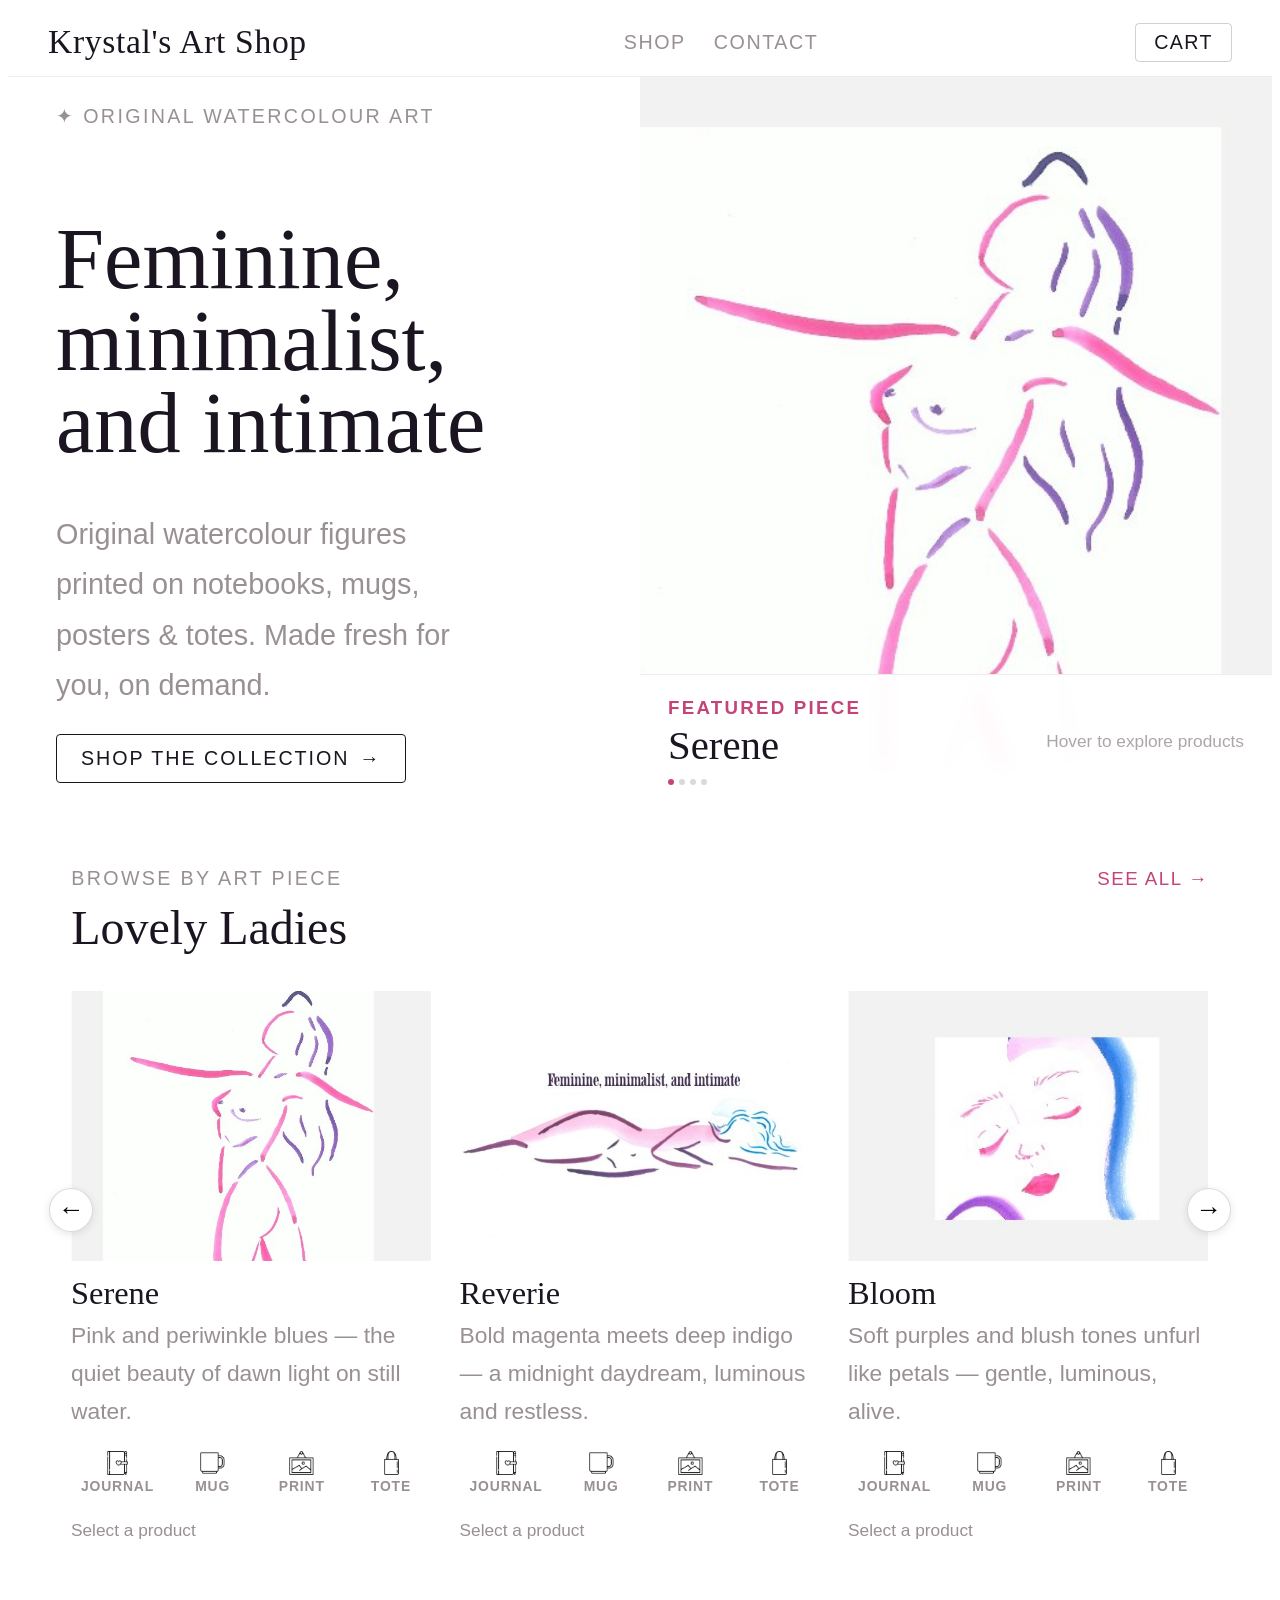
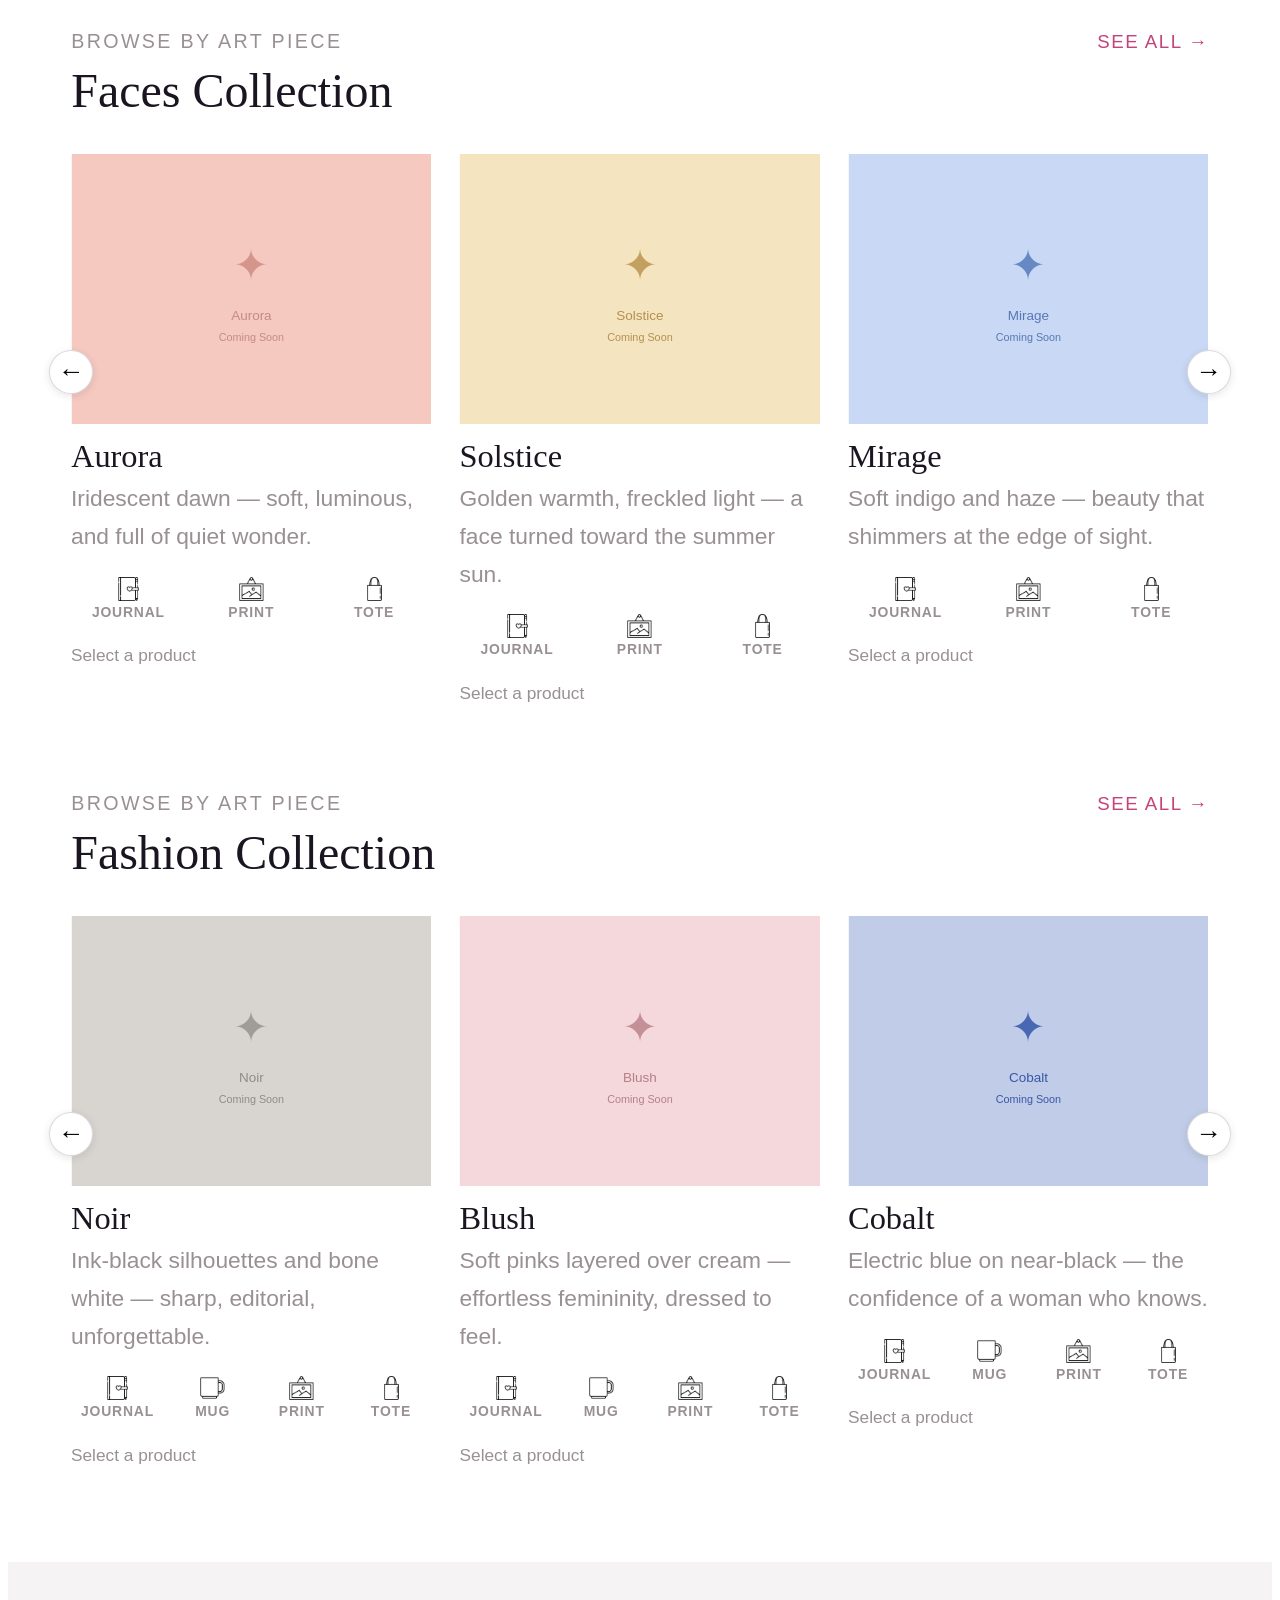
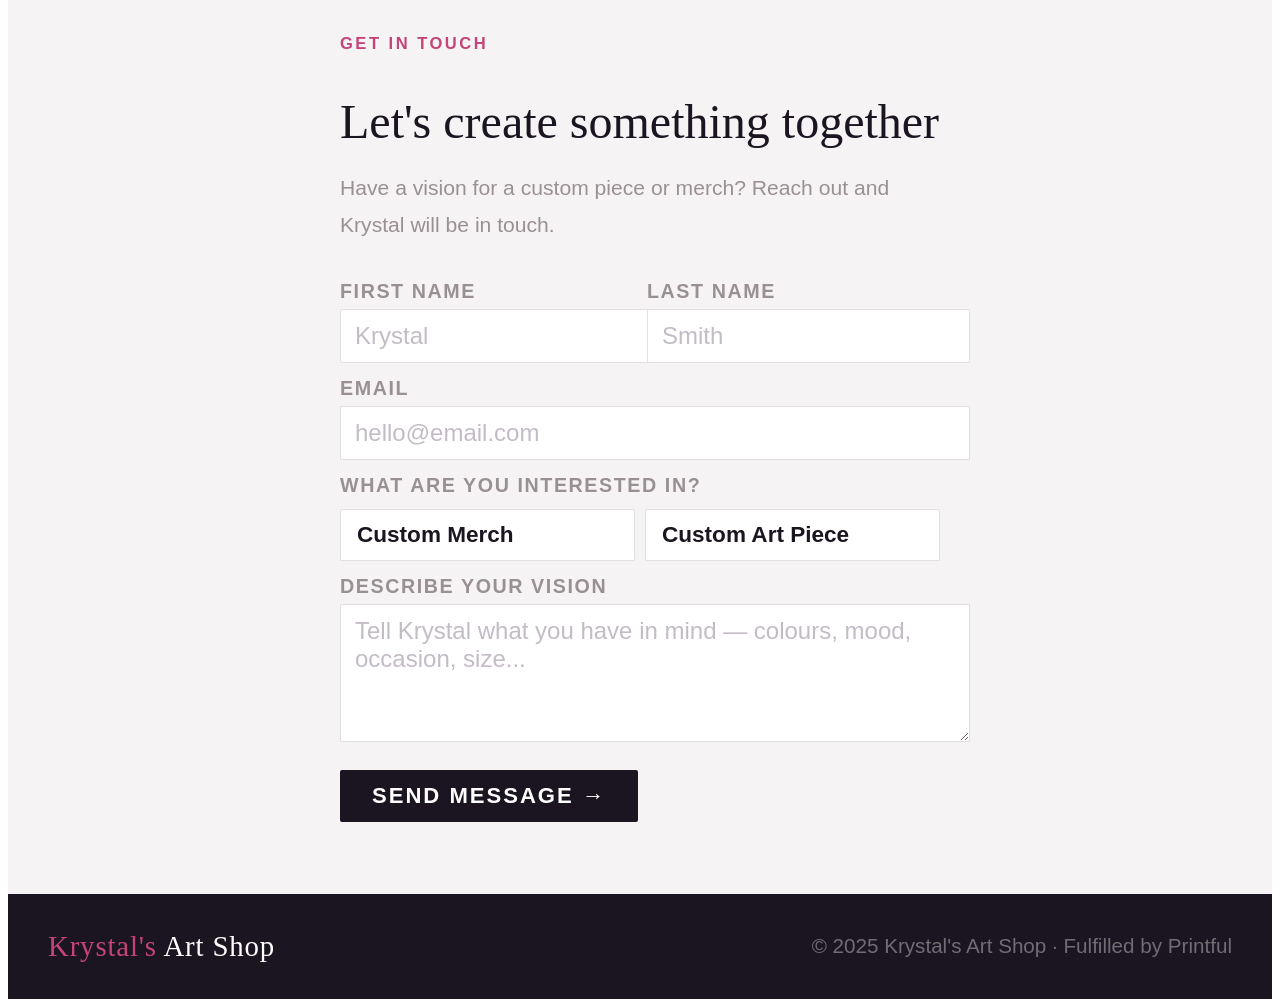
==== commit b69ced8c: "Refactor for security, performance, and data model - Add defer + DOMContentLoaded to all pages - Add" ====
--- a/index.html
+++ b/index.html
@@ -3,6 +3,7 @@
 <head>
 <meta charset="UTF-8">
 <meta name="viewport" content="width=device-width,initial-scale=1">
+<meta http-equiv="Content-Security-Policy" content="default-src 'self'; script-src 'self' https://cdnjs.cloudflare.com 'unsafe-inline'; style-src 'self' https://fonts.googleapis.com 'unsafe-inline'; font-src https://fonts.gstatic.com; img-src 'self' data:; connect-src 'self'; object-src 'none'; base-uri 'self'">
 <title>Krystal's Art Shop</title>
 <link rel="preconnect" href="https://fonts.googleapis.com">
 <link rel="preconnect" href="https://fonts.gstatic.com" crossorigin>
@@ -20,6 +21,7 @@
   <button class="cart-btn" onclick="openCart()">
     Cart <span class="badge" id="badge"></span>
   </button>
+  <button class="nav-toggle" onclick="toggleNav()" aria-label="Menu" aria-expanded="false"><span></span><span></span><span></span></button>
 </header>
 
 <!-- ══════════════════════════════════
@@ -240,7 +242,7 @@
 </div>
 
 <div id="toast" role="status" aria-live="polite"></div>
-<script src="https://cdnjs.cloudflare.com/ajax/libs/gsap/3.12.5/gsap.min.js"></script>
-<script src="main.js"></script>
+<script src="https://cdnjs.cloudflare.com/ajax/libs/gsap/3.12.5/gsap.min.js" integrity="sha512-7eHRwcbYkK4d9g/6tD/mhkf++eoTHwpNM9woBxtPUBWm67zeAfFC+HrdoE2GanKeocly/VxeLvIqwvCdk7qScg==" crossorigin="anonymous" defer></script>
+<script src="main.js" defer></script>
 </body>
 </html>
--- a/style.css
+++ b/style.css
@@ -33,6 +33,11 @@
   cursor:pointer;transition:background .2s,color .2s;white-space:nowrap;color:var(--ink);
 }
 .cart-btn:hover{background:var(--ink);color:#fff;border-color:var(--ink)}
+.nav-toggle{display:none;flex-direction:column;justify-content:space-between;width:22px;height:16px;background:none;border:none;cursor:pointer;padding:0;flex-shrink:0}
+.nav-toggle span{display:block;width:100%;height:2px;background:var(--ink);border-radius:2px;transition:transform .25s,opacity .25s}
+header.nav-open .nav-toggle span:nth-child(1){transform:translateY(7px) rotate(45deg)}
+header.nav-open .nav-toggle span:nth-child(2){opacity:0;transform:scaleX(0)}
+header.nav-open .nav-toggle span:nth-child(3){transform:translateY(-7px) rotate(-45deg)}
 .badge{
   position:absolute;top:-7px;right:-7px;width:19px;height:19px;border-radius:50%;
   background:var(--pink);color:#fff;font-size:.6rem;font-weight:700;
@@ -131,7 +136,6 @@
   border-top:1px solid rgba(0,0,0,.07);
   display:flex;align-items:center;justify-content:space-between;
 }
-.featured-meta{}
 .featured-label{
   font-size:.78rem;font-weight:700;letter-spacing:.12em;text-transform:uppercase;
   color:var(--pink);margin-bottom:3px;
@@ -152,9 +156,6 @@
 
 /* ── SHOP ── */
 .shop{padding:56px 5% 72px;max-width:1600px;margin:0 auto}
-.view{opacity:0;transform:translateY(10px);transition:opacity .32s ease,transform .32s ease;pointer-events:none;display:none}
-.view.active{display:block}
-.view.visible{opacity:1;transform:translateY(0);pointer-events:auto}
 
 /* ── CAROUSEL ── */
 .carousel-wrap{position:relative;margin:0 -8px}
@@ -186,7 +187,8 @@
 .piece-img{width:100%;aspect-ratio:4/3;object-fit:cover;display:block;border:none;margin:0;padding:0}
 .piece-body{padding:14px 0 18px;flex:1;display:flex;flex-direction:column}
 .piece-name{font-family:var(--serif);font-size:1.35rem;font-weight:400;letter-spacing:0;margin-bottom:5px}
-.piece-desc{font-size:.95rem;color:var(--muted);line-height:1.65;letter-spacing:0;margin-bottom:14px;flex:1;font-family:var(--sans)}
+.piece-desc{font-size:.95rem;color:var(--muted);line-height:1.65;letter-spacing:0;margin-bottom:14px;font-family:var(--sans)}
+.piece-footer{margin-top:auto}
 
 /* icon carousel */
 .prod-carousel{display:flex;gap:8px;margin-bottom:12px}
@@ -198,8 +200,8 @@
 }
 .prod-icon-btn:hover{background:var(--blush)}
 .prod-icon-btn.selected{background:var(--blush)}
-.prod-emoji{font-size:1.15rem;line-height:1}
-.prod-icon-label{display:none}
+.prod-icon-img{width:24px;height:24px;object-fit:contain;display:block}
+.prod-icon-label{font-size:.58rem;font-weight:600;letter-spacing:.06em;text-transform:uppercase;color:var(--muted);white-space:nowrap}
 
 /* add to cart row */
 .card-action{display:flex;align-items:center;justify-content:space-between;min-height:34px}
@@ -231,7 +233,7 @@
 .filter-label{
   font-family:var(--sans);font-size:.72rem;font-weight:500;
   letter-spacing:.1em;text-transform:uppercase;color:var(--muted);
-  width:86px;flex-shrink:0;
+  flex-basis:100%;
 }
 .filter-pill{
   border:1px solid rgba(0,0,0,.14);border-radius:20px;
@@ -241,7 +243,47 @@
 }
 .filter-pill:hover{border-color:var(--ink)}
 .filter-pill.active{background:var(--ink);color:#fff;border-color:var(--ink)}
-.shop-empty{text-align:center;padding:80px 0;color:var(--muted);font-family:var(--sans);font-size:.9rem}
+.filter-pill-link{
+  border:1px solid rgba(0,0,0,.1);border-radius:20px;
+  padding:6px 20px 6px 16px;font-family:var(--sans);font-size:.8rem;font-weight:500;
+  color:var(--muted);text-decoration:none;white-space:nowrap;margin-left:4px;
+  transition:border-color .2s,color .2s;
+}
+.filter-pill-link:hover{border-color:var(--ink);color:var(--ink)}
+.shop-context-bar{display:flex;align-items:center;justify-content:space-between;margin-bottom:16px}
+.shop-count{font-size:.8rem;color:var(--muted);font-family:var(--sans)}
+.shop-clear-btn{background:none;border:none;cursor:pointer;font-family:var(--sans);font-size:.8rem;color:var(--muted);padding:0;text-decoration:underline;text-underline-offset:3px}
+.shop-clear-btn:hover{color:var(--ink)}
+.shop-coll-grid{display:grid;grid-template-columns:repeat(3,1fr);gap:24px;margin-bottom:16px}
+.shop-coll-card{
+  border-radius:var(--radius);overflow:hidden;cursor:pointer;
+  box-shadow:var(--shadow);transition:transform .22s,box-shadow .22s,outline .15s;
+  outline:2px solid transparent;
+}
+.shop-coll-card:hover{transform:translateY(-3px);box-shadow:0 6px 20px rgba(0,0,0,.1)}
+.shop-coll-card.selected{outline:2px solid var(--ink)}
+.shop-coll-img{width:100%;aspect-ratio:4/3;object-fit:cover;display:block;background:var(--blush)}
+.shop-coll-name{font-family:var(--serif);font-size:1.1rem;font-weight:400;padding:12px 14px 2px}
+.shop-coll-count{font-size:.75rem;color:var(--muted);padding:0 14px 14px;letter-spacing:.04em}
+.shop-coll-hint{font-family:var(--sans);font-size:.82rem;color:var(--muted);text-align:center;margin-top:32px}
+.shop-empty{text-align:center;padding:80px 0;font-family:var(--sans)}
+.shop-empty-symbol{font-size:2rem;color:var(--muted);opacity:.4;margin-bottom:16px}
+.shop-empty-msg{font-size:.95rem;color:var(--muted);margin-bottom:20px}
+.shop-empty-reset{
+  border:1px solid rgba(0,0,0,.18);border-radius:20px;
+  padding:7px 20px;background:none;cursor:pointer;
+  font-family:var(--sans);font-size:.8rem;font-weight:500;color:var(--ink);
+  transition:border-color .2s,background .2s,color .2s;
+}
+.shop-empty-reset:hover{border-color:var(--ink);background:var(--ink);color:#fff}
+.product-not-found{text-align:center;padding:100px 0 80px;font-family:var(--sans)}
+.product-nf-title{font-family:var(--serif);font-size:1.8rem;font-weight:400;color:var(--ink);margin-bottom:10px}
+.product-nf-sub{font-size:.9rem;color:var(--muted);margin-bottom:32px;line-height:1.6}
+.product-nf-actions{display:flex;gap:12px;justify-content:center;flex-wrap:wrap}
+.product-nf-btn{display:inline-block;padding:9px 24px;border-radius:20px;font-size:.85rem;font-weight:500;text-decoration:none;transition:background .2s,color .2s,border-color .2s;background:var(--ink);color:#fff;border:1px solid var(--ink)}
+.product-nf-btn:hover{background:transparent;color:var(--ink)}
+.product-nf-btn--ghost{background:none;color:var(--ink);border:1px solid rgba(0,0,0,.18)}
+.product-nf-btn--ghost:hover{border-color:var(--ink);background:var(--ink);color:#fff}
 .variants-header{margin-bottom:26px}
 .variants-title{font-family:var(--serif);font-size:2.4rem;font-weight:300;color:var(--ink);letter-spacing:0;margin-bottom:6px}
 .variants-sub{font-size:.96rem;color:var(--muted);line-height:1.6}
@@ -362,10 +404,20 @@
   header{padding:0 16px;gap:10px}
   .shop{padding:40px 20px 56px}
   .pieces-grid{grid-template-columns:1fr 1fr;gap:16px}
-  .filter-label{display:none}
+  .filter-label{font-size:.68rem}
   .filter-pill{font-size:.75rem;padding:5px 12px}
   .variants-grid{grid-template-columns:1fr 1fr;gap:16px}
+  .shop-coll-grid{grid-template-columns:1fr;gap:16px}
   footer{padding:28px 20px;flex-direction:column;text-align:center}
+}
+@media(max-width:640px){
+  header{flex-wrap:wrap;height:auto;min-height:58px;padding:0 20px;gap:0}
+  .logo{flex:1;padding:18px 0}
+  .cart-btn{align-self:center;margin-right:14px}
+  .nav-toggle{display:flex;align-self:center}
+  .site-nav{display:none;order:10;width:100%;flex-direction:column;gap:0;border-top:1px solid rgba(0,0,0,.07);padding:6px 0 14px}
+  header.nav-open .site-nav{display:flex}
+  .nav-link{padding:11px 0;font-size:.85rem}
 }
 @media(max-width:480px){
   .carousel-viewport .piece-card{flex:0 0 100%}
@@ -377,16 +429,22 @@
   .variants-grid{grid-template-columns:1fr}
 }
 
+/* ── COLLECTIONS LANDING ── */
+.coll-group-grid{display:grid;grid-template-columns:repeat(3,1fr);gap:28px}
+.coll-group-card{
+  display:block;text-decoration:none;color:var(--ink);
+  border-radius:var(--radius);overflow:hidden;
+  box-shadow:var(--shadow);transition:transform .22s,box-shadow .22s;
+}
+.coll-group-card:hover{transform:translateY(-4px);box-shadow:0 8px 24px rgba(0,0,0,.1)}
+.coll-group-img{width:100%;aspect-ratio:4/3;object-fit:cover;display:block;background:var(--blush)}
+.coll-group-body{padding:16px 18px 20px}
+.coll-group-name{font-family:var(--serif);font-size:1.3rem;font-weight:400;margin-bottom:6px}
+.coll-group-desc{font-size:.86rem;color:var(--muted);line-height:1.6;margin-bottom:10px}
+.coll-group-count{font-size:.75rem;color:var(--muted);letter-spacing:.05em}
+@media(max-width:820px){.coll-group-grid{grid-template-columns:1fr;gap:20px}}
+
 /* ── COLLECTION PAGES ── */
-.view-all-btn{
-  display:inline-flex;align-items:center;gap:10px;
-  border:1px solid var(--ink);border-radius:4px;padding:12px 28px;
-  font-family:var(--sans);font-size:.82rem;font-weight:500;
-  letter-spacing:.08em;text-transform:uppercase;
-  color:var(--ink);text-decoration:none;
-  transition:background .2s,color .2s;
-}
-.view-all-btn:hover{background:var(--ink);color:#fff}
 .collection-cta-btn{
   display:inline-flex;align-items:center;gap:8px;margin-top:12px;
   padding:10px 20px;border:1px solid var(--ink);border-radius:4px;
@@ -398,3 +456,37 @@
 .collection-cta-btn:hover{background:var(--ink);color:#fff}
 .coll-breadcrumb a{color:var(--muted);text-decoration:none}
 .coll-breadcrumb a:hover{color:var(--ink)}
+
+/* ── PRODUCT PAGE ── */
+.product-layout{
+  display:grid;
+  grid-template-columns:1fr 1fr;
+  gap:48px;
+  align-items:start;
+  max-width:900px;
+}
+.product-img{width:100%;border-radius:12px;display:block}
+.product-meta{display:flex;flex-direction:column;gap:16px}
+.product-title{font-family:var(--serif);font-size:1.8rem;font-weight:700;line-height:1.2}
+.product-desc{font-size:.95rem;color:var(--muted);line-height:1.6}
+#product-action{display:flex;align-items:center;gap:12px;margin-top:8px}
+
+/* Card image + name links */
+.piece-img-link{display:block}
+.piece-name-link{color:inherit;text-decoration:none}
+.piece-name-link:hover{text-decoration:underline}
+
+@media(max-width:640px){
+  .product-layout{grid-template-columns:1fr;gap:24px}
+}
+
+/* ── IMAGE SHIMMER ── */
+@keyframes shimmer{
+  0%{background-position:-600px 0}
+  100%{background-position:600px 0}
+}
+.piece-img:not(.loaded),.variant-img:not(.loaded),.product-img:not(.loaded){
+  background:linear-gradient(90deg,var(--blush) 25%,#f0e5ec 50%,var(--blush) 75%);
+  background-size:1200px 100%;
+  animation:shimmer 1.5s infinite linear;
+}
